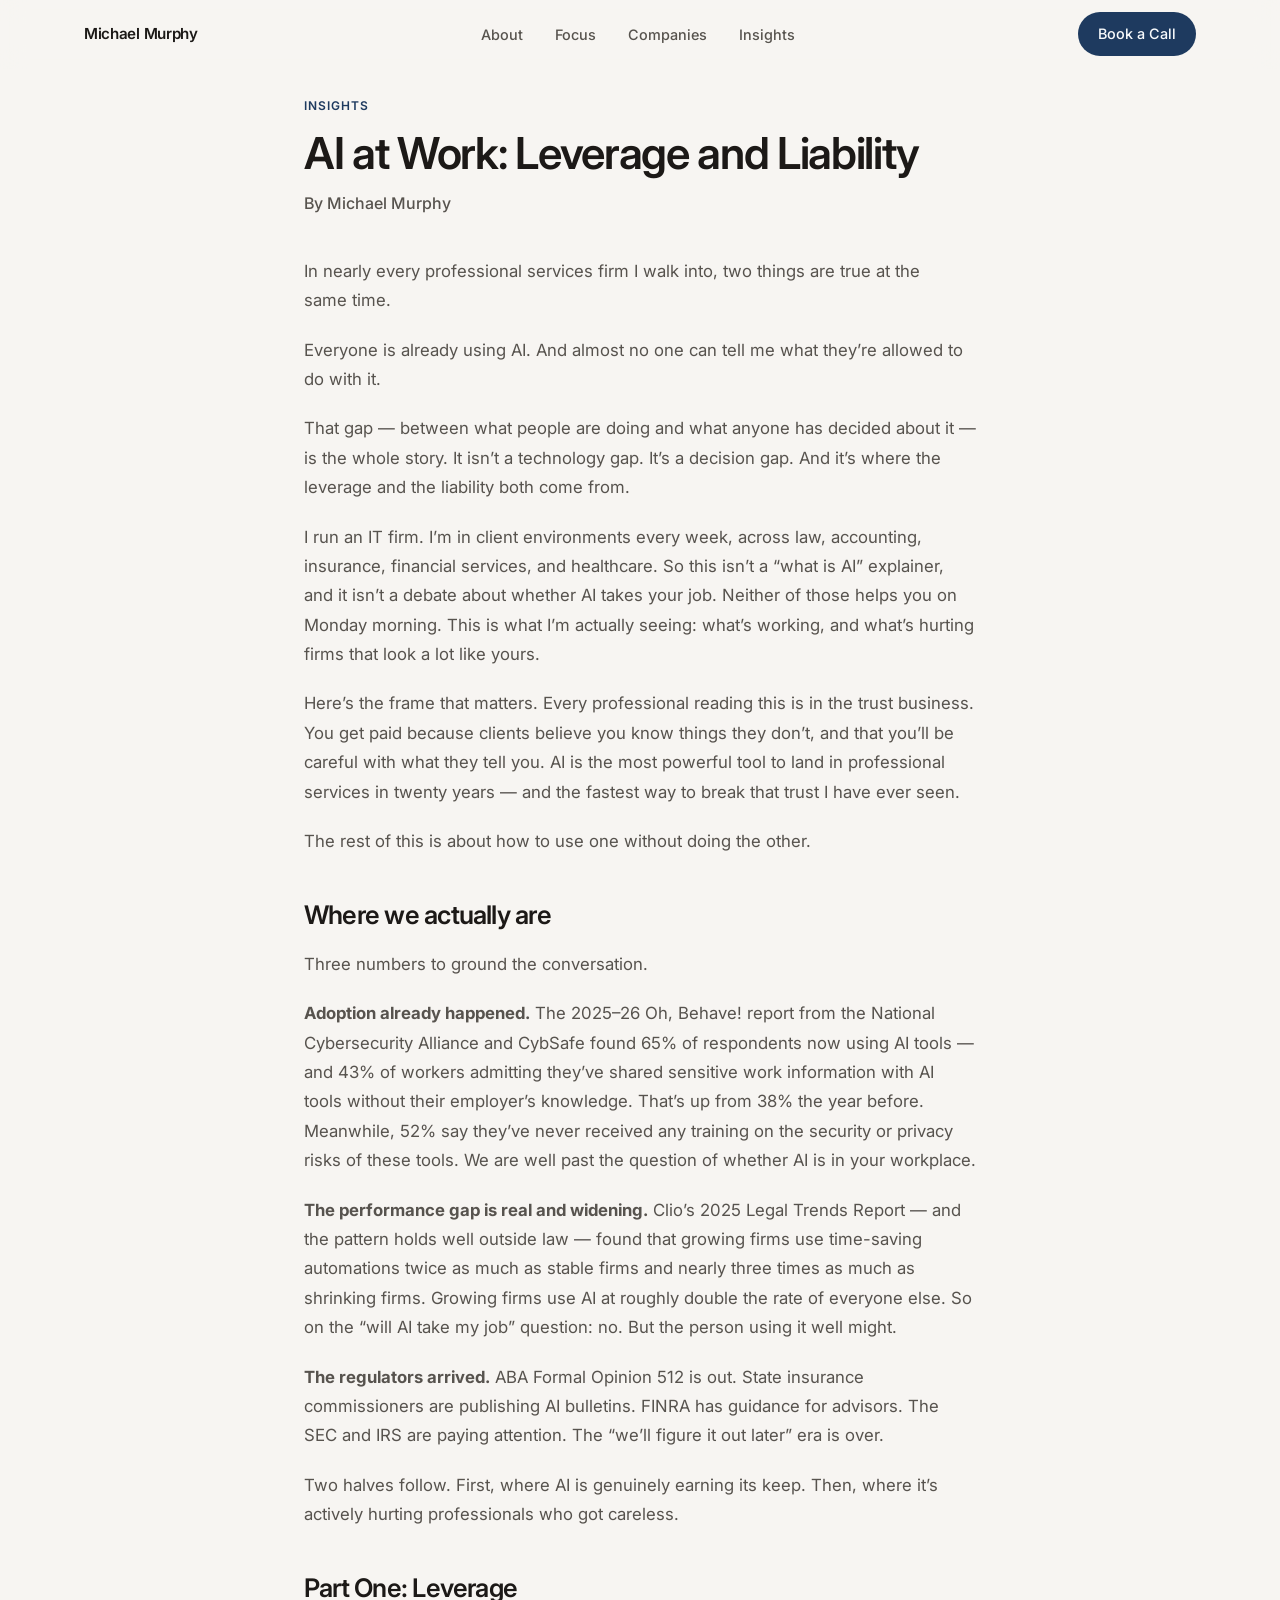
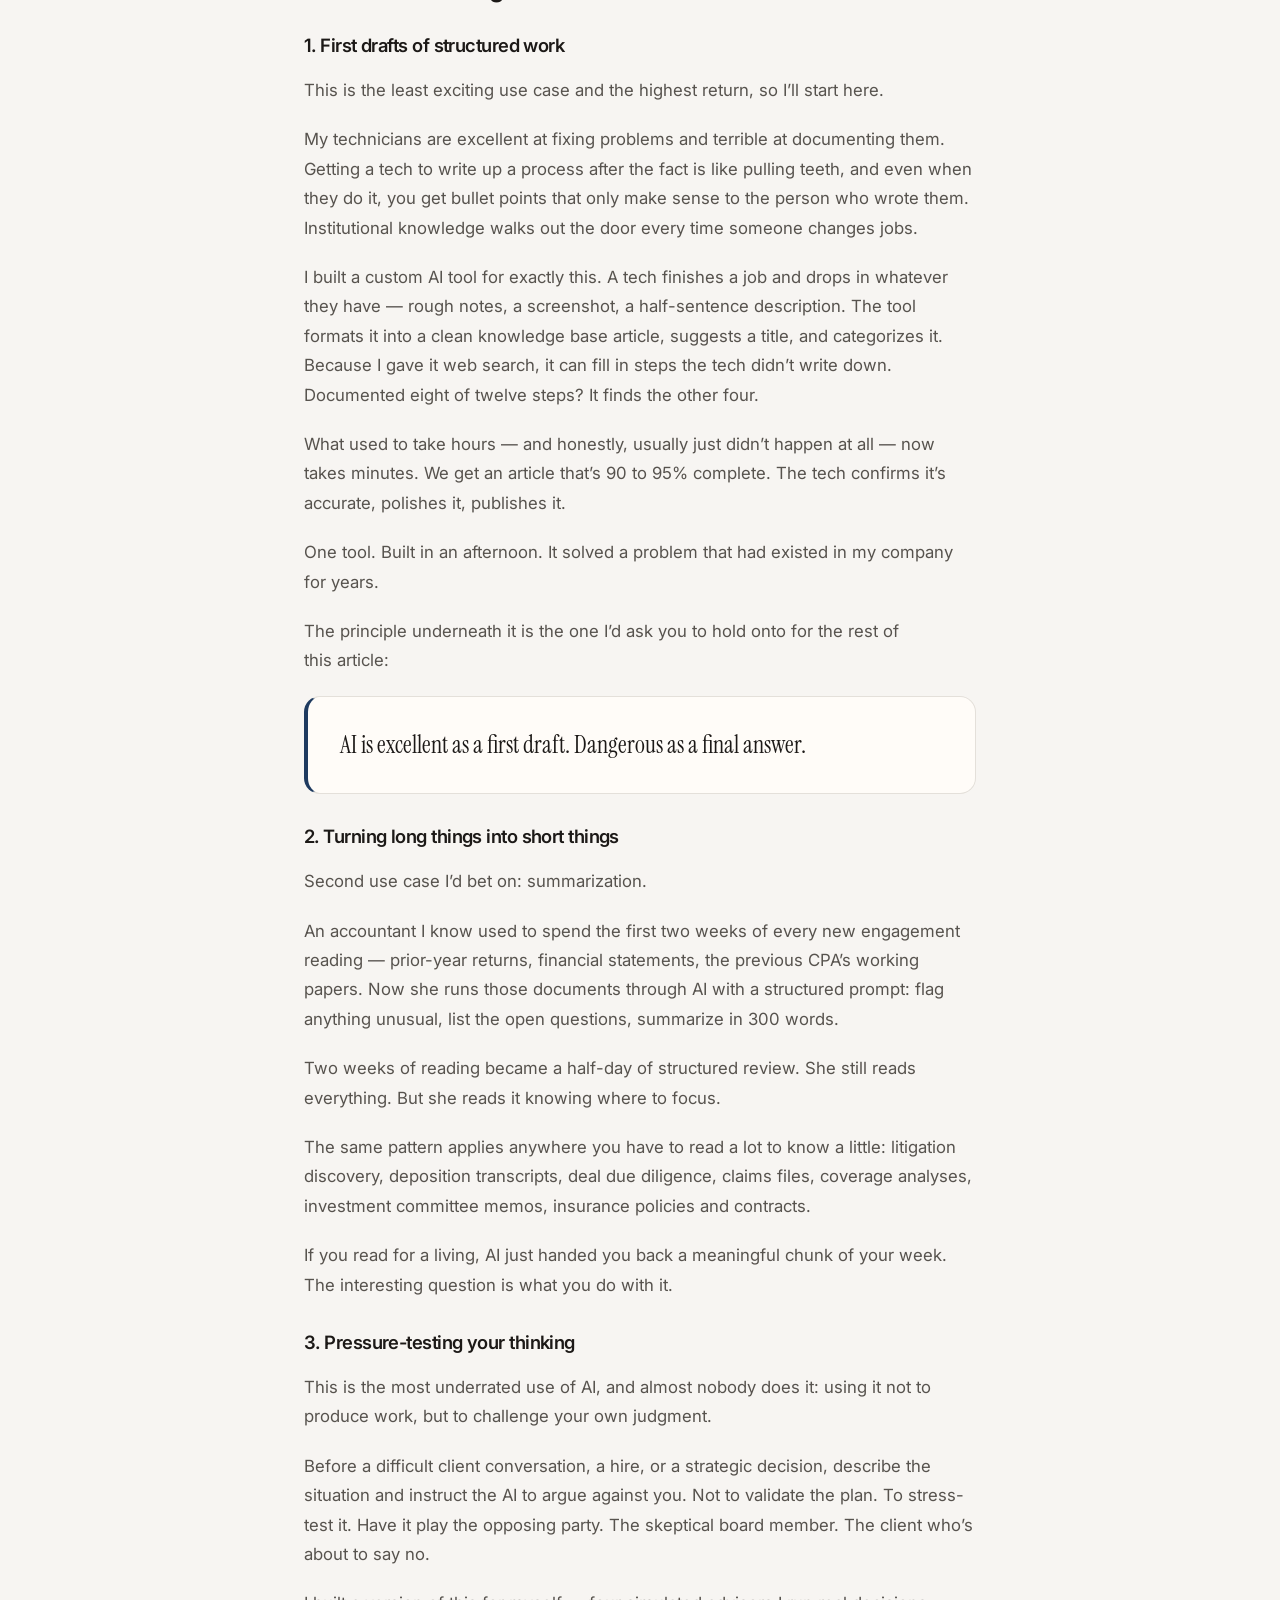
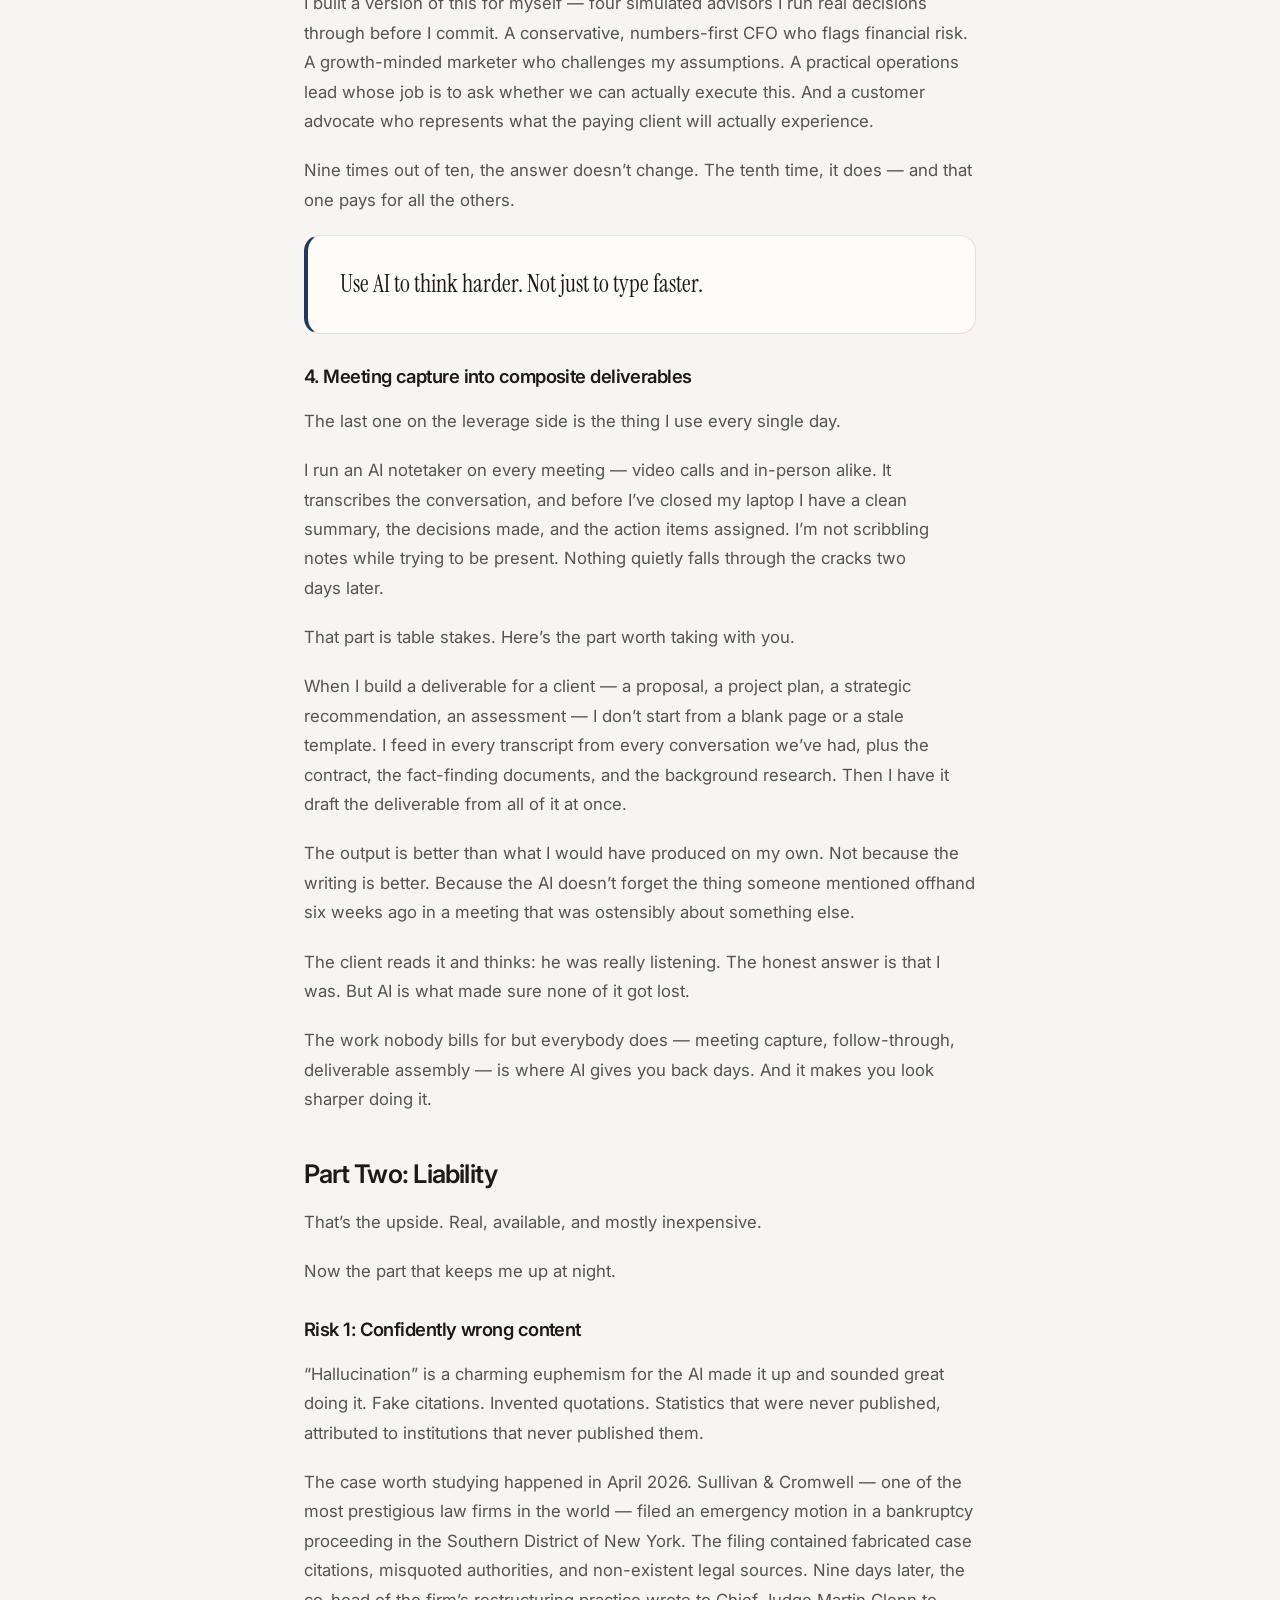
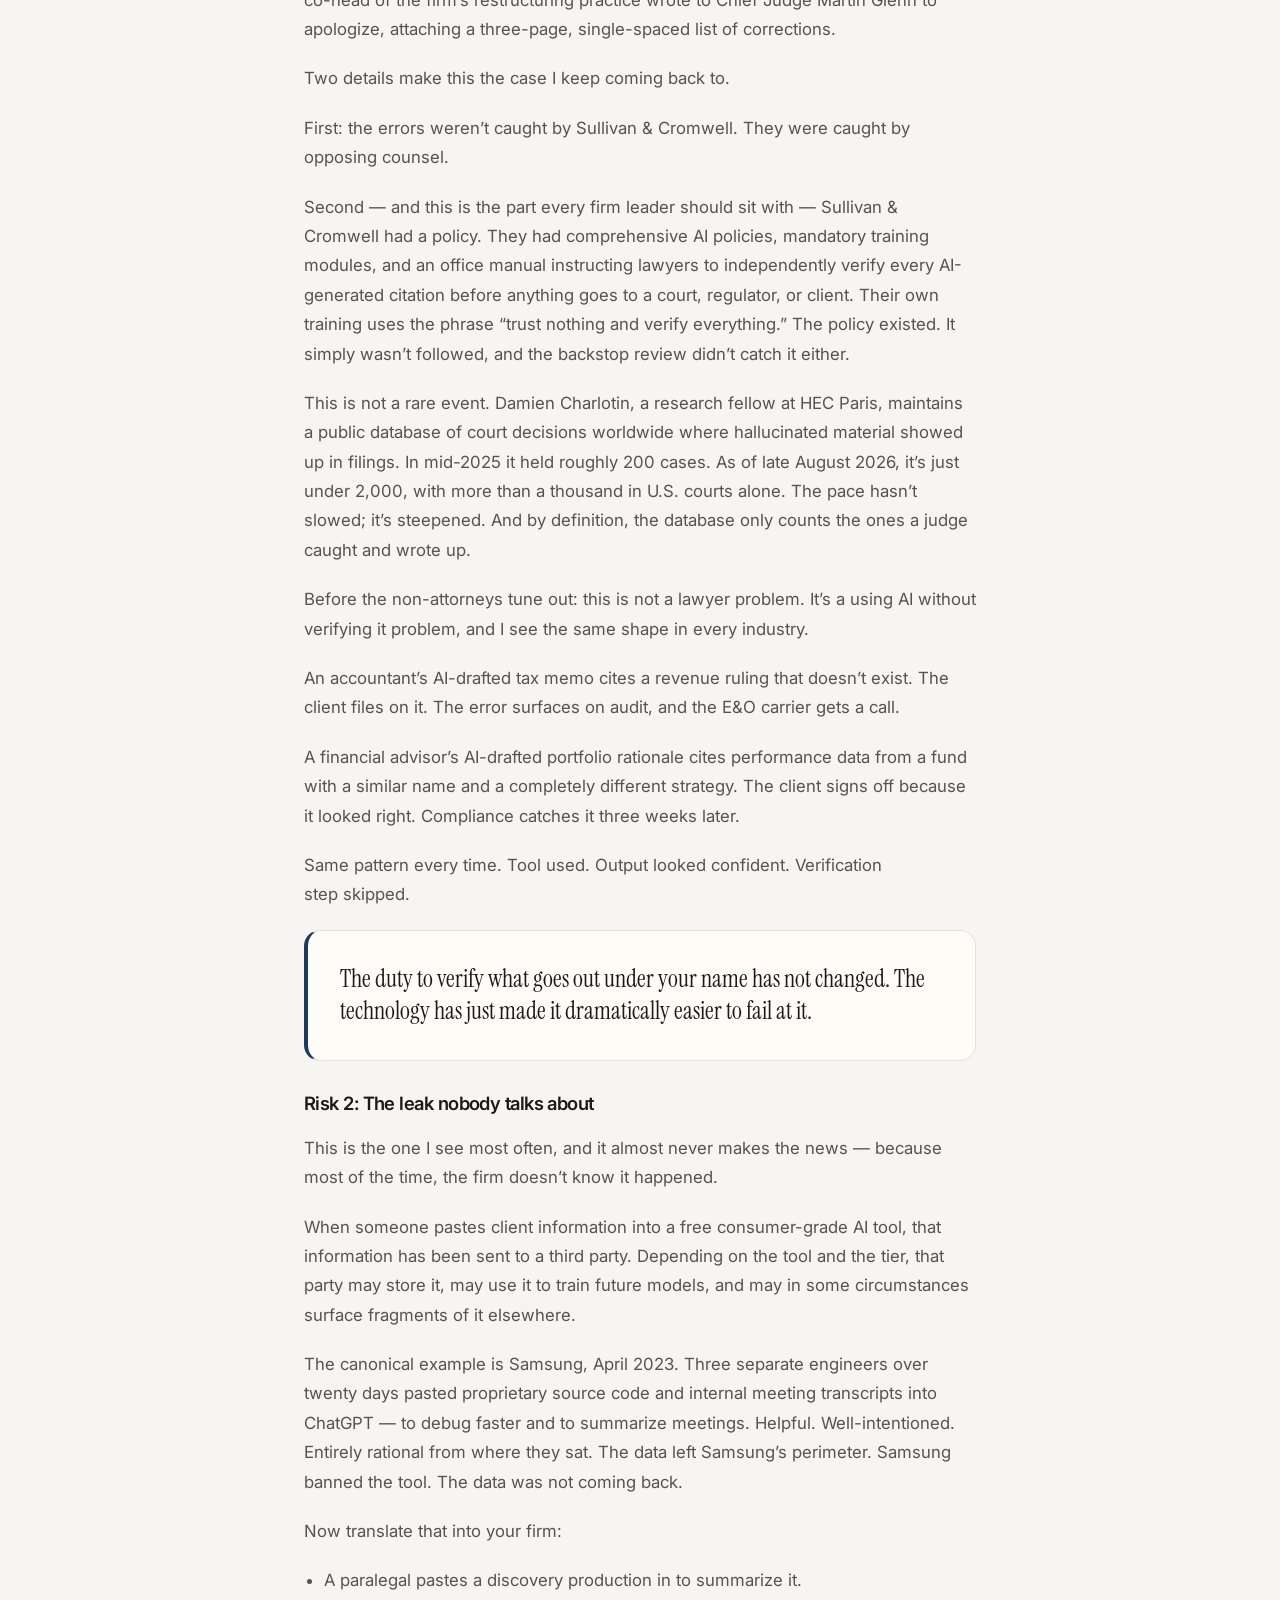
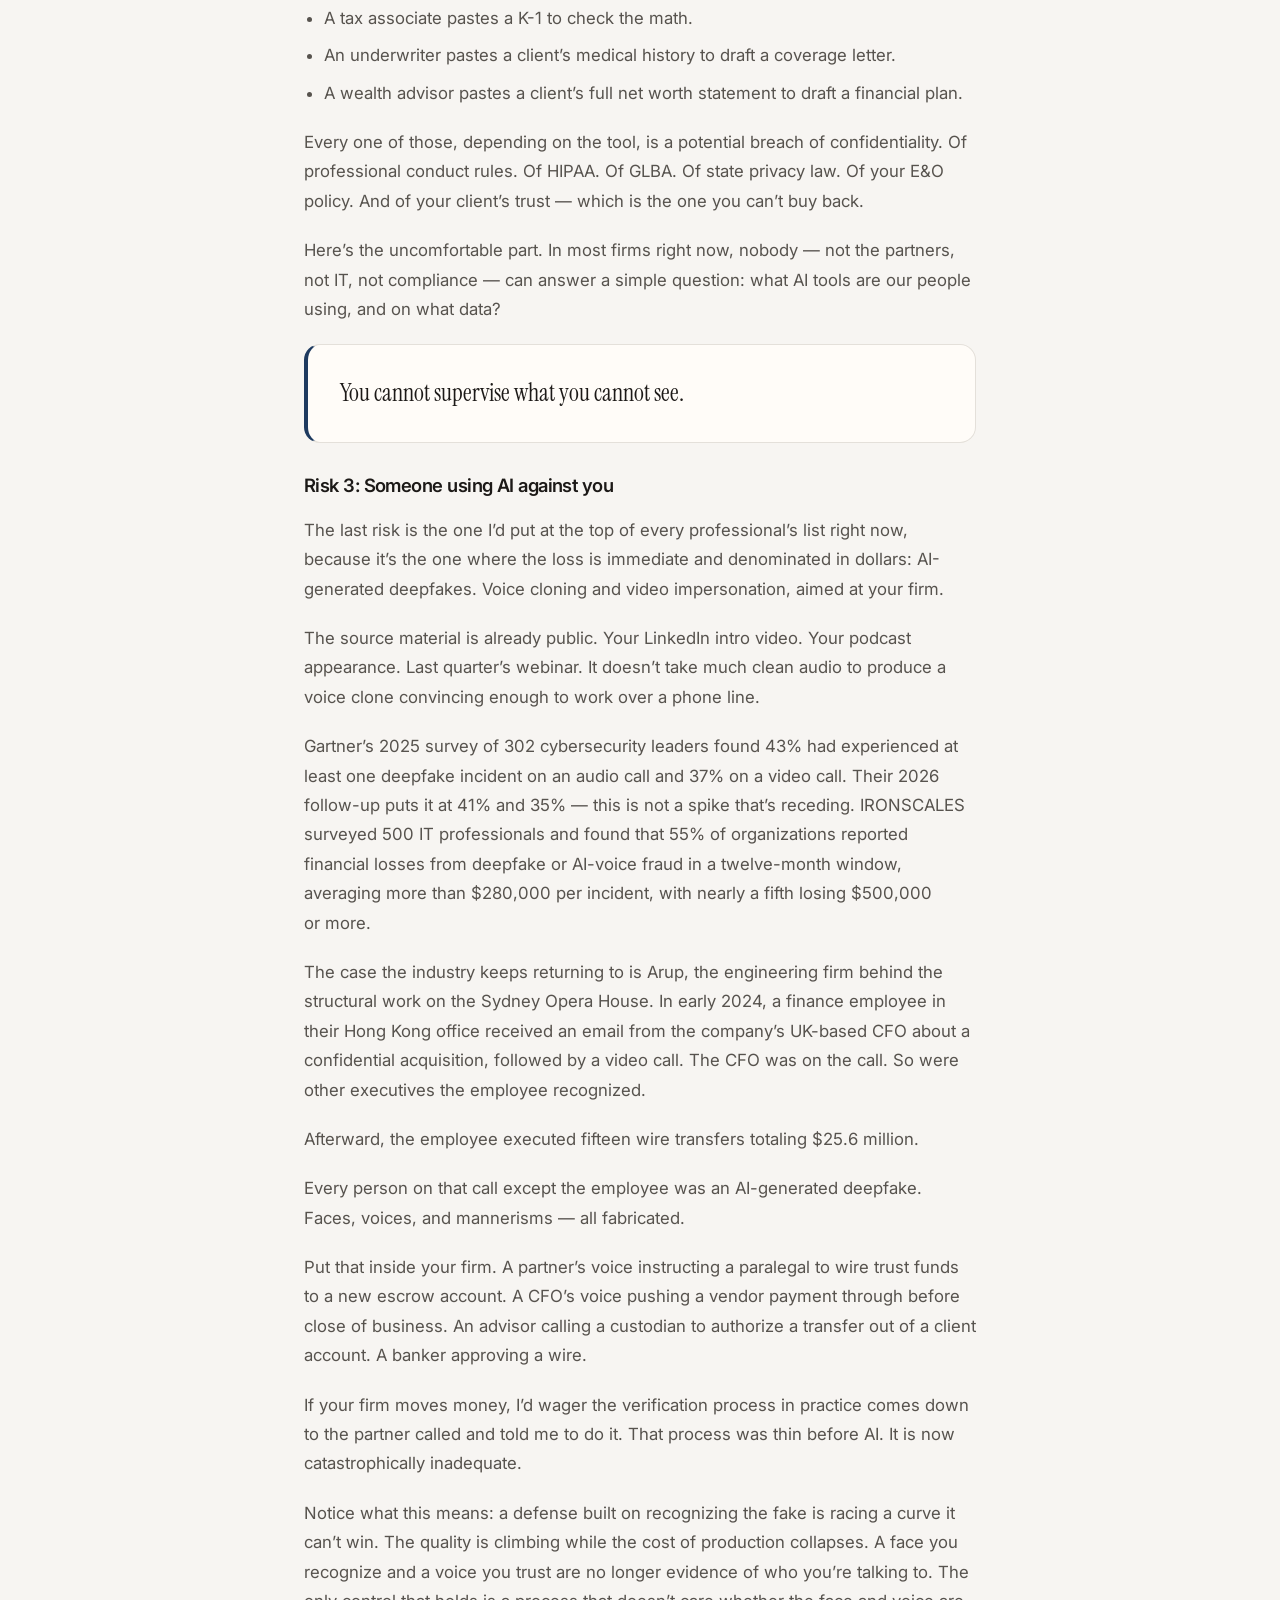
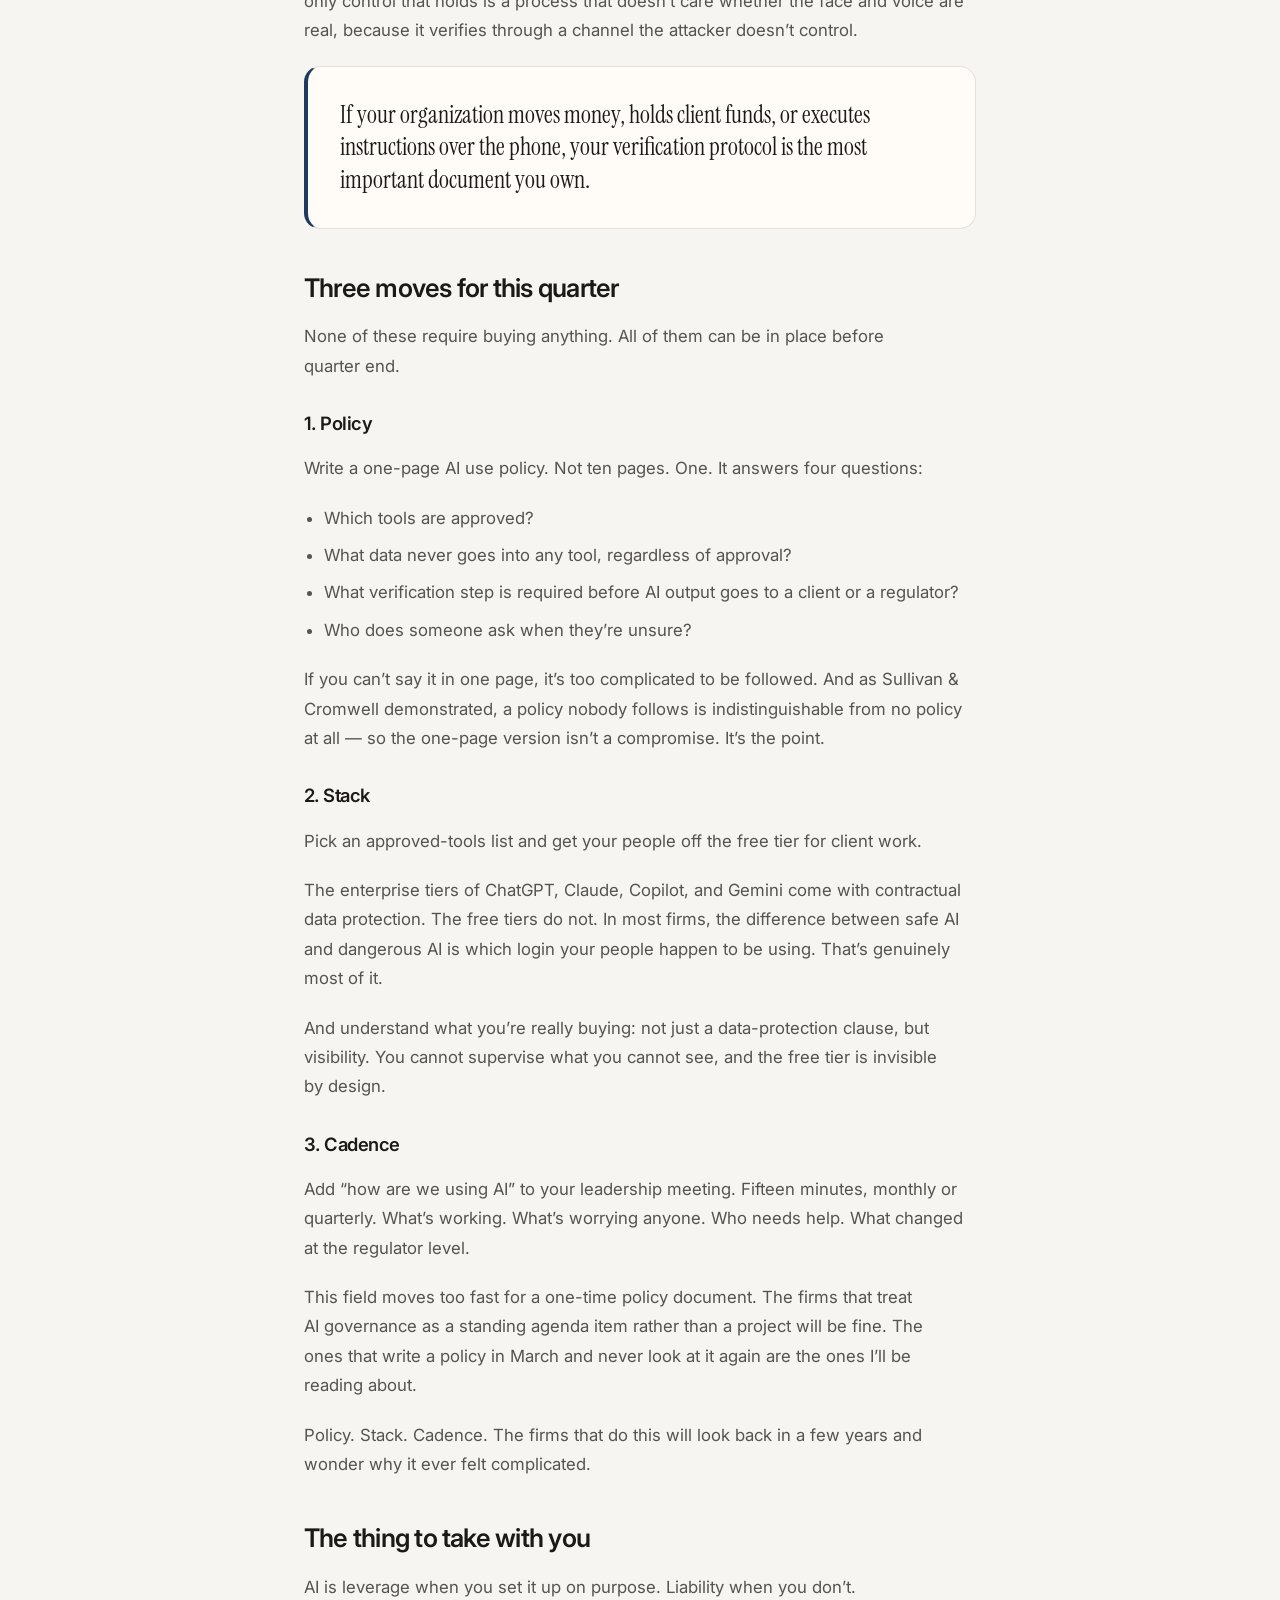
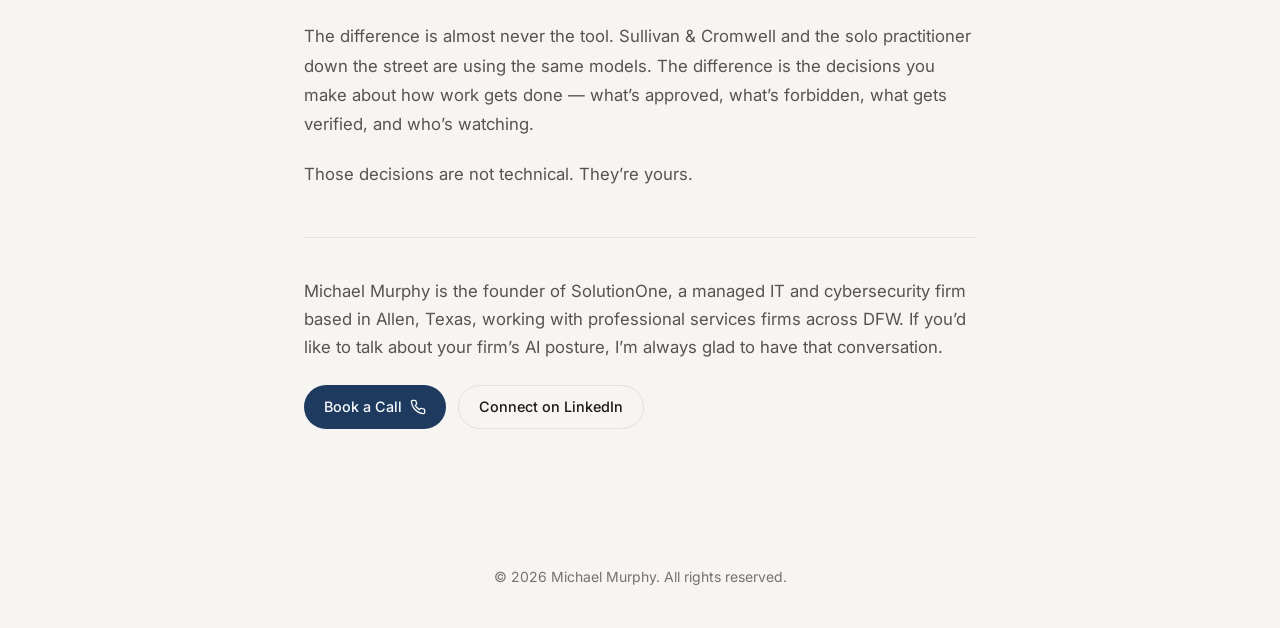
==== insights/ai-at-work-leverage-and-liability.html @ 3df6dfaf "Add AI at Work article and wire it to the Insights section" ====
<!DOCTYPE html>
<html lang="en">
<head>
  <meta charset="utf-8" />
  <meta name="viewport" content="width=device-width, initial-scale=1" />
  <title>AI at Work: Leverage and Liability | Michael Murphy</title>
  <meta name="description" content="Every professional is in the trust business. AI is the most powerful tool to land in professional services in twenty years — and the fastest way to break that trust. What’s working in real firms, what’s hurting them, and three moves for this quarter." />
  <meta property="og:type" content="article" />
  <meta property="og:title" content="AI at Work: Leverage and Liability" />
  <meta property="og:description" content="Every professional is in the trust business. AI is the most powerful tool to land in professional services in twenty years — and the fastest way to break that trust. What’s working in real firms, what’s hurting them, and three moves for this quarter." />
  <meta property="og:image" content="https://michaelwmurphy.com/og.jpg" />
  <meta property="og:url" content="https://michaelwmurphy.com/insights/ai-at-work-leverage-and-liability.html" />
  <meta name="theme-color" content="#f7f5f2" />
  <link rel="icon" type="image/svg+xml" href="../favicon.svg" />
  <link rel="preconnect" href="https://fonts.googleapis.com" />
  <link rel="preconnect" href="https://fonts.gstatic.com" crossorigin />
  <link href="https://fonts.googleapis.com/css2?family=Instrument+Serif:ital@0;1&family=Inter:wght@400;500;600;700&display=swap" rel="stylesheet" />
  <link rel="stylesheet" href="../css/site.css" />
</head>
<body>
  <a class="skip-link" href="#article-main">Skip to content</a>
  <header class="nav" id="nav">
    <div class="nav-inner">
      <a href="../index.html#top" class="logo">Michael Murphy</a>
      <ul class="nav-links">
        <li><a href="../index.html#about">About</a></li>
        <li><a href="../index.html#work">Focus</a></li>
        <li><a href="../index.html#companies">Companies</a></li>
        <li><a href="../index.html#insights">Insights</a></li>
      </ul>
      <a class="btn btn-primary nav-cta-desktop" href="https://calendly.com/mwmurphy/phone" target="_blank" rel="noopener noreferrer">Book a Call</a>
      <button class="menu-btn" id="menuBtn" type="button" aria-label="Open menu" aria-expanded="false">
        <svg width="24" height="24" viewBox="0 0 24 24" fill="none" stroke="currentColor" stroke-width="2"><path d="M4 6h16M4 12h16M4 18h16"/></svg>
      </button>
    </div>
  </header>
  <div class="mobile-menu" id="mobileMenu">
    <a href="../index.html#about">About</a>
    <a href="../index.html#work">Focus</a>
    <a href="../index.html#companies">Companies</a>
    <a href="../index.html#insights">Insights</a>
    <a href="https://calendly.com/mwmurphy/phone" target="_blank" rel="noopener noreferrer">Book a Call</a>
  </div>

  <main id="article-main">
    <article class="section">
      <div class="wrap article-wrap">
        <p class="label">Insights</p>
        <h1>AI at Work: Leverage and Liability</h1>
        <p class="byline">By Michael Murphy</p>

        <div class="article-body">
          <p>In nearly every professional services firm I walk into, two things are true at the same time.</p>
          <p>Everyone is already using AI. And almost no one can tell me what they’re allowed to do with it.</p>
          <p>That gap — between what people are doing and what anyone has decided about it — is the whole story. It isn’t a technology gap. It’s a decision gap. And it’s where the leverage and the liability both come from.</p>
          <p>I run an IT firm. I’m in client environments every week, across law, accounting, insurance, financial services, and healthcare. So this isn’t a “what is AI” explainer, and it isn’t a debate about whether AI takes your job. Neither of those helps you on Monday morning. This is what I’m actually seeing: what’s working, and what’s hurting firms that look a lot like yours.</p>
          <p>Here’s the frame that matters. Every professional reading this is in the trust business. You get paid because clients believe you know things they don’t, and that you’ll be careful with what they tell you. AI is the most powerful tool to land in professional services in twenty years — and the fastest way to break that trust I have ever seen.</p>
          <p>The rest of this is about how to use one without doing the other.</p>

          <h2>Where we actually are</h2>
          <p>Three numbers to ground the conversation.</p>
          <p><strong>Adoption already happened.</strong> The 2025–26 Oh, Behave! report from the National Cybersecurity Alliance and CybSafe found 65% of respondents now using AI tools — and 43% of workers admitting they’ve shared sensitive work information with AI tools without their employer’s knowledge. That’s up from 38% the year before. Meanwhile, 52% say they’ve never received any training on the security or privacy risks of these tools. We are well past the question of whether AI is in your workplace.</p>
          <p><strong>The performance gap is real and widening.</strong> Clio’s 2025 Legal Trends Report — and the pattern holds well outside law — found that growing firms use time-saving automations twice as much as stable firms and nearly three times as much as shrinking firms. Growing firms use AI at roughly double the rate of everyone else. So on the “will AI take my job” question: no. But the person using it well might.</p>
          <p><strong>The regulators arrived.</strong> ABA Formal Opinion 512 is out. State insurance commissioners are publishing AI bulletins. FINRA has guidance for advisors. The SEC and IRS are paying attention. The “we’ll figure it out later” era is over.</p>
          <p>Two halves follow. First, where AI is genuinely earning its keep. Then, where it’s actively hurting professionals who got careless.</p>

          <h2>Part One: Leverage</h2>

          <h3>1. First drafts of structured work</h3>
          <p>This is the least exciting use case and the highest return, so I’ll start here.</p>
          <p>My technicians are excellent at fixing problems and terrible at documenting them. Getting a tech to write up a process after the fact is like pulling teeth, and even when they do it, you get bullet points that only make sense to the person who wrote them. Institutional knowledge walks out the door every time someone changes jobs.</p>
          <p>I built a custom AI tool for exactly this. A tech finishes a job and drops in whatever they have — rough notes, a screenshot, a half-sentence description. The tool formats it into a clean knowledge base article, suggests a title, and categorizes it. Because I gave it web search, it can fill in steps the tech didn’t write down. Documented eight of twelve steps? It finds the other four.</p>
          <p>What used to take hours — and honestly, usually just didn’t happen at all — now takes minutes. We get an article that’s 90 to 95% complete. The tech confirms it’s accurate, polishes it, publishes it.</p>
          <p>One tool. Built in an afternoon. It solved a problem that had existed in my company for years.</p>
          <p>The principle underneath it is the one I’d ask you to hold onto for the rest of this article:</p>
          <blockquote class="quote"><p>AI is excellent as a first draft. Dangerous as a final answer.</p></blockquote>

          <h3>2. Turning long things into short things</h3>
          <p>Second use case I’d bet on: summarization.</p>
          <p>An accountant I know used to spend the first two weeks of every new engagement reading — prior-year returns, financial statements, the previous CPA’s working papers. Now she runs those documents through AI with a structured prompt: flag anything unusual, list the open questions, summarize in 300 words.</p>
          <p>Two weeks of reading became a half-day of structured review. She still reads everything. But she reads it knowing where to focus.</p>
          <p>The same pattern applies anywhere you have to read a lot to know a little: litigation discovery, deposition transcripts, deal due diligence, claims files, coverage analyses, investment committee memos, insurance policies and contracts.</p>
          <p>If you read for a living, AI just handed you back a meaningful chunk of your week. The interesting question is what you do with it.</p>

          <h3>3. Pressure-testing your thinking</h3>
          <p>This is the most underrated use of AI, and almost nobody does it: using it not to produce work, but to challenge your own judgment.</p>
          <p>Before a difficult client conversation, a hire, or a strategic decision, describe the situation and instruct the AI to argue against you. Not to validate the plan. To stress-test it. Have it play the opposing party. The skeptical board member. The client who’s about to say no.</p>
          <p>I built a version of this for myself — four simulated advisors I run real decisions through before I commit. A conservative, numbers-first CFO who flags financial risk. A growth-minded marketer who challenges my assumptions. A practical operations lead whose job is to ask whether we can actually execute this. And a customer advocate who represents what the paying client will actually experience.</p>
          <p>Nine times out of ten, the answer doesn’t change. The tenth time, it does — and that one pays for all the others.</p>
          <blockquote class="quote"><p>Use AI to think harder. Not just to type faster.</p></blockquote>

          <h3>4. Meeting capture into composite deliverables</h3>
          <p>The last one on the leverage side is the thing I use every single day.</p>
          <p>I run an AI notetaker on every meeting — video calls and in-person alike. It transcribes the conversation, and before I’ve closed my laptop I have a clean summary, the decisions made, and the action items assigned. I’m not scribbling notes while trying to be present. Nothing quietly falls through the cracks two days later.</p>
          <p>That part is table stakes. Here’s the part worth taking with you.</p>
          <p>When I build a deliverable for a client — a proposal, a project plan, a strategic recommendation, an assessment — I don’t start from a blank page or a stale template. I feed in every transcript from every conversation we’ve had, plus the contract, the fact-finding documents, and the background research. Then I have it draft the deliverable from all of it at once.</p>
          <p>The output is better than what I would have produced on my own. Not because the writing is better. Because the AI doesn’t forget the thing someone mentioned offhand six weeks ago in a meeting that was ostensibly about something else.</p>
          <p>The client reads it and thinks: he was really listening. The honest answer is that I was. But AI is what made sure none of it got lost.</p>
          <p>The work nobody bills for but everybody does — meeting capture, follow-through, deliverable assembly — is where AI gives you back days. And it makes you look sharper doing it.</p>

          <h2>Part Two: Liability</h2>
          <p>That’s the upside. Real, available, and mostly inexpensive.</p>
          <p>Now the part that keeps me up at night.</p>

          <h3>Risk 1: Confidently wrong content</h3>
          <p>“Hallucination” is a charming euphemism for the AI made it up and sounded great doing it. Fake citations. Invented quotations. Statistics that were never published, attributed to institutions that never published them.</p>
          <p>The case worth studying happened in April 2026. Sullivan & Cromwell — one of the most prestigious law firms in the world — filed an emergency motion in a bankruptcy proceeding in the Southern District of New York. The filing contained fabricated case citations, misquoted authorities, and non-existent legal sources. Nine days later, the co-head of the firm’s restructuring practice wrote to Chief Judge Martin Glenn to apologize, attaching a three-page, single-spaced list of corrections.</p>
          <p>Two details make this the case I keep coming back to.</p>
          <p>First: the errors weren’t caught by Sullivan & Cromwell. They were caught by opposing counsel.</p>
          <p>Second — and this is the part every firm leader should sit with — Sullivan & Cromwell had a policy. They had comprehensive AI policies, mandatory training modules, and an office manual instructing lawyers to independently verify every AI-generated citation before anything goes to a court, regulator, or client. Their own training uses the phrase “trust nothing and verify everything.” The policy existed. It simply wasn’t followed, and the backstop review didn’t catch it either.</p>
          <p>This is not a rare event. Damien Charlotin, a research fellow at HEC Paris, maintains a public database of court decisions worldwide where hallucinated material showed up in filings. In mid-2025 it held roughly 200 cases. As of late August 2026, it’s just under 2,000, with more than a thousand in U.S. courts alone. The pace hasn’t slowed; it’s steepened. And by definition, the database only counts the ones a judge caught and wrote up.</p>
          <p>Before the non-attorneys tune out: this is not a lawyer problem. It’s a using AI without verifying it problem, and I see the same shape in every industry.</p>
          <p>An accountant’s AI-drafted tax memo cites a revenue ruling that doesn’t exist. The client files on it. The error surfaces on audit, and the E&O carrier gets a call.</p>
          <p>A financial advisor’s AI-drafted portfolio rationale cites performance data from a fund with a similar name and a completely different strategy. The client signs off because it looked right. Compliance catches it three weeks later.</p>
          <p>Same pattern every time. Tool used. Output looked confident. Verification step skipped.</p>
          <blockquote class="quote"><p>The duty to verify what goes out under your name has not changed. The technology has just made it dramatically easier to fail at it.</p></blockquote>

          <h3>Risk 2: The leak nobody talks about</h3>
          <p>This is the one I see most often, and it almost never makes the news — because most of the time, the firm doesn’t know it happened.</p>
          <p>When someone pastes client information into a free consumer-grade AI tool, that information has been sent to a third party. Depending on the tool and the tier, that party may store it, may use it to train future models, and may in some circumstances surface fragments of it elsewhere.</p>
          <p>The canonical example is Samsung, April 2023. Three separate engineers over twenty days pasted proprietary source code and internal meeting transcripts into ChatGPT — to debug faster and to summarize meetings. Helpful. Well-intentioned. Entirely rational from where they sat. The data left Samsung’s perimeter. Samsung banned the tool. The data was not coming back.</p>
          <p>Now translate that into your firm:</p>
          <ul>
            <li>A paralegal pastes a discovery production in to summarize it.</li>
            <li>A tax associate pastes a K-1 to check the math.</li>
            <li>An underwriter pastes a client’s medical history to draft a coverage letter.</li>
            <li>A wealth advisor pastes a client’s full net worth statement to draft a financial plan.</li>
          </ul>
          <p>Every one of those, depending on the tool, is a potential breach of confidentiality. Of professional conduct rules. Of HIPAA. Of GLBA. Of state privacy law. Of your E&O policy. And of your client’s trust — which is the one you can’t buy back.</p>
          <p>Here’s the uncomfortable part. In most firms right now, nobody — not the partners, not IT, not compliance — can answer a simple question: what AI tools are our people using, and on what data?</p>
          <blockquote class="quote"><p>You cannot supervise what you cannot see.</p></blockquote>

          <h3>Risk 3: Someone using AI against you</h3>
          <p>The last risk is the one I’d put at the top of every professional’s list right now, because it’s the one where the loss is immediate and denominated in dollars: AI-generated deepfakes. Voice cloning and video impersonation, aimed at your firm.</p>
          <p>The source material is already public. Your LinkedIn intro video. Your podcast appearance. Last quarter’s webinar. It doesn’t take much clean audio to produce a voice clone convincing enough to work over a phone line.</p>
          <p>Gartner’s 2025 survey of 302 cybersecurity leaders found 43% had experienced at least one deepfake incident on an audio call and 37% on a video call. Their 2026 follow-up puts it at 41% and 35% — this is not a spike that’s receding. IRONSCALES surveyed 500 IT professionals and found that 55% of organizations reported financial losses from deepfake or AI-voice fraud in a twelve-month window, averaging more than $280,000 per incident, with nearly a fifth losing $500,000 or more.</p>
          <p>The case the industry keeps returning to is Arup, the engineering firm behind the structural work on the Sydney Opera House. In early 2024, a finance employee in their Hong Kong office received an email from the company’s UK-based CFO about a confidential acquisition, followed by a video call. The CFO was on the call. So were other executives the employee recognized.</p>
          <p>Afterward, the employee executed fifteen wire transfers totaling $25.6 million.</p>
          <p>Every person on that call except the employee was an AI-generated deepfake. Faces, voices, and mannerisms — all fabricated.</p>
          <p>Put that inside your firm. A partner’s voice instructing a paralegal to wire trust funds to a new escrow account. A CFO’s voice pushing a vendor payment through before close of business. An advisor calling a custodian to authorize a transfer out of a client account. A banker approving a wire.</p>
          <p>If your firm moves money, I’d wager the verification process in practice comes down to the partner called and told me to do it. That process was thin before AI. It is now catastrophically inadequate.</p>
          <p>Notice what this means: a defense built on recognizing the fake is racing a curve it can’t win. The quality is climbing while the cost of production collapses. A face you recognize and a voice you trust are no longer evidence of who you’re talking to. The only control that holds is a process that doesn’t care whether the face and voice are real, because it verifies through a channel the attacker doesn’t control.</p>
          <blockquote class="quote"><p>If your organization moves money, holds client funds, or executes instructions over the phone, your verification protocol is the most important document you own.</p></blockquote>

          <h2>Three moves for this quarter</h2>
          <p>None of these require buying anything. All of them can be in place before quarter end.</p>

          <h3>1. Policy</h3>
          <p>Write a one-page AI use policy. Not ten pages. One. It answers four questions:</p>
          <ul>
            <li>Which tools are approved?</li>
            <li>What data never goes into any tool, regardless of approval?</li>
            <li>What verification step is required before AI output goes to a client or a regulator?</li>
            <li>Who does someone ask when they’re unsure?</li>
          </ul>
          <p>If you can’t say it in one page, it’s too complicated to be followed. And as Sullivan & Cromwell demonstrated, a policy nobody follows is indistinguishable from no policy at all — so the one-page version isn’t a compromise. It’s the point.</p>

          <h3>2. Stack</h3>
          <p>Pick an approved-tools list and get your people off the free tier for client work.</p>
          <p>The enterprise tiers of ChatGPT, Claude, Copilot, and Gemini come with contractual data protection. The free tiers do not. In most firms, the difference between safe AI and dangerous AI is which login your people happen to be using. That’s genuinely most of it.</p>
          <p>And understand what you’re really buying: not just a data-protection clause, but visibility. You cannot supervise what you cannot see, and the free tier is invisible by design.</p>

          <h3>3. Cadence</h3>
          <p>Add “how are we using AI” to your leadership meeting. Fifteen minutes, monthly or quarterly. What’s working. What’s worrying anyone. Who needs help. What changed at the regulator level.</p>
          <p>This field moves too fast for a one-time policy document. The firms that treat AI governance as a standing agenda item rather than a project will be fine. The ones that write a policy in March and never look at it again are the ones I’ll be reading about.</p>
          <p>Policy. Stack. Cadence. The firms that do this will look back in a few years and wonder why it ever felt complicated.</p>

          <h2>The thing to take with you</h2>
          <p>AI is leverage when you set it up on purpose. Liability when you don’t.</p>
          <p>The difference is almost never the tool. Sullivan & Cromwell and the solo practitioner down the street are using the same models. The difference is the decisions you make about how work gets done — what’s approved, what’s forbidden, what gets verified, and who’s watching.</p>
          <p>Those decisions are not technical. They’re yours.</p>
        </div>

        <div class="article-cta">
          <p>Michael Murphy is the founder of SolutionOne, a managed IT and cybersecurity firm based in Allen, Texas, working with professional services firms across DFW. If you’d like to talk about your firm’s AI posture, I’m always glad to have that conversation.</p>
          <div class="actions">
            <a class="btn btn-primary" href="https://calendly.com/mwmurphy/phone" target="_blank" rel="noopener noreferrer">
              Book a Call
              <svg width="16" height="16" viewBox="0 0 24 24" fill="none" stroke="currentColor" stroke-width="2"><path d="M22 16.92v3a2 2 0 0 1-2.18 2 19.79 19.79 0 0 1-8.63-3.07 19.5 19.5 0 0 1-6-6 19.79 19.79 0 0 1-3.07-8.67A2 2 0 0 1 4.11 2h3a2 2 0 0 1 2 1.72c.13.81.36 1.6.7 2.34a2 2 0 0 1-.45 2.11L8.09 9.91a16 16 0 0 0 6 6l1.27-1.27a2 2 0 0 1 2.11-.45c.74.34 1.53.57 2.34.7A2 2 0 0 1 22 16.92z"/></svg>
            </a>
            <a class="btn btn-outline" href="https://www.linkedin.com/in/michaelwmurphy/" target="_blank" rel="noopener noreferrer">Connect on LinkedIn</a>
          </div>
        </div>
      </div>
    </article>
  </main>
  <footer class="footer">© <span id="year"></span> Michael Murphy. All rights reserved.</footer>
  <script src="../js/site.js"></script>
</body>
</html>
---- css/site.css ----
:root {
  --bg: #f7f5f2;
  --surface: #fffcf8;
  --fg: #1c1917;
  --muted: #57534e;
  --subtle: #78716c;
  --border: #e4e0da;
  --accent: #1e3a5f;
  --accent-fg: #f8fafc;
  --accent-soft: #e8eef5;
  --accent-hover: #152a45;
  --so: #0050a0;
  --so-soft: #e8f1fa;
  --ate-gold: #c48414;
  --ate-soft: #fff6e4;
  --cardinal: #8b2a2e;
  --cardinal-soft: #f6eceb;
  --uv: #e8522a;
  --uv-soft: #fdeae2;
  --logo-band: #ffffff;
  --radius: 1rem;
  --font: Inter, ui-sans-serif, system-ui, sans-serif;
  --serif: "Instrument Serif", Georgia, serif;
}

* { box-sizing: border-box; margin: 0; padding: 0; }
html { scroll-behavior: smooth; scroll-padding-top: 5.5rem; }
body {
  background: var(--bg);
  color: var(--fg);
  font-family: var(--font);
  line-height: 1.65;
  -webkit-font-smoothing: antialiased;
}
img { max-width: 100%; display: block; }
a { color: inherit; }
h1, h2, h3 { text-wrap: balance; letter-spacing: -0.03em; line-height: 1.15; }
p { text-wrap: pretty; }
button { font: inherit; cursor: pointer; background: none; border: none; color: inherit; }

.wrap { max-width: 72rem; margin: 0 auto; padding: 0 1.25rem; }
@media (min-width: 640px) { .wrap { padding: 0 1.5rem; } }

.nav {
  position: fixed; inset: 0 0 auto; z-index: 50;
  border-bottom: 1px solid transparent;
  background: color-mix(in srgb, var(--bg) 80%, transparent);
  backdrop-filter: blur(12px);
  transition: background-color .2s, border-color .2s;
}
.nav.scrolled {
  border-color: var(--border);
  background: color-mix(in srgb, var(--bg) 95%, transparent);
}
.nav-inner {
  max-width: 72rem; margin: 0 auto;
  height: 4.25rem;
  display: flex; align-items: center; justify-content: space-between;
  padding: 0 1.25rem;
}
.logo { font-weight: 600; font-size: 0.95rem; text-decoration: none; letter-spacing: -0.02em; }
.nav-links { display: none; gap: 2rem; list-style: none; }
.nav-links a { color: var(--muted); text-decoration: none; font-size: 0.9rem; font-weight: 500; }
.nav-links a:hover { color: var(--fg); }
.menu-btn { width: 2.75rem; height: 2.75rem; display: inline-flex; align-items: center; justify-content: center; border-radius: 0.5rem; }
.mobile-menu {
  position: fixed; inset: 0; z-index: 40; background: var(--bg);
  padding: 6rem 1.5rem 2rem; display: none; flex-direction: column; gap: 0.5rem;
}
.mobile-menu.open { display: flex; }
.mobile-menu a { min-height: 3rem; display: flex; align-items: center; font-size: 1.15rem; font-weight: 500; text-decoration: none; }
.nav-cta-desktop { display: none; }

@media (min-width: 768px) {
  .nav-links { display: flex; }
  .menu-btn { display: none; }
  .nav-cta-desktop { display: inline-flex; }
}

.btn {
  display: inline-flex; align-items: center; justify-content: center; gap: 0.5rem;
  min-height: 2.75rem; padding: 0 1.25rem; border-radius: 999px;
  font-size: 0.9rem; font-weight: 500; text-decoration: none;
  transition: background-color .15s, border-color .15s, transform .15s;
}
.btn:active { transform: scale(0.96); }
.btn-primary { background: var(--accent); color: var(--accent-fg); }
.btn-primary:hover { background: var(--accent-hover); }
.btn-outline { border: 1px solid var(--border); color: var(--fg); }
.btn-outline:hover { border-color: var(--muted); background: var(--surface); }

.hero {
  max-width: 72rem; margin: 0 auto;
  padding: 6rem 1.25rem 4rem;
  display: grid; gap: 2.5rem; align-items: center;
}
@media (min-width: 1024px) {
  .hero { grid-template-columns: 1.15fr 0.85fr; gap: 4rem; padding: 8rem 1.5rem 6rem; }
}
.bar { width: 3.5rem; height: 0.375rem; border-radius: 999px; background: var(--accent); margin-bottom: 1.25rem; }
.hero h1 { font-size: clamp(2.25rem, 5vw, 3.5rem); font-weight: 600; }
.tag { margin-top: 0.75rem; font-size: 1.15rem; font-weight: 500; color: var(--muted); }
.lede { margin-top: 1.5rem; max-width: 36rem; font-size: 1.05rem; color: var(--muted); }
.actions { margin-top: 2rem; display: flex; flex-wrap: wrap; gap: 0.75rem; }
.portrait { position: relative; width: 100%; max-width: 20rem; margin: 0 auto; }
@media (min-width: 1024px) { .portrait { margin-left: auto; max-width: 23rem; } }
.portrait img {
  width: 100%; height: auto; aspect-ratio: 4/5; object-fit: cover; object-position: center 20%;
  border-radius: 1rem; box-shadow: 0 20px 40px -12px rgb(28 25 23 / 0.35), 0 8px 16px -8px rgb(28 25 23 / 0.25);
}

.section { padding: 4rem 0; }
@media (min-width: 640px) { .section { padding: 6rem 0; } }
.label { font-size: 0.75rem; font-weight: 600; letter-spacing: 0.08em; text-transform: uppercase; color: var(--accent); }
.section h2 { margin-top: 0.75rem; font-size: clamp(1.75rem, 3vw, 2.25rem); font-weight: 600; }
.intro { margin-top: 1rem; max-width: 40rem; color: var(--muted); font-size: 1.05rem; }

.about-grid, .focus-grid, .company-grid, .insight-grid { margin-top: 2.5rem; display: grid; gap: 1rem; }
@media (min-width: 640px) { .focus-grid, .company-grid { grid-template-columns: 1fr 1fr; } }
@media (min-width: 768px) { .insight-grid { grid-template-columns: 1fr 1fr 1fr; } }
@media (min-width: 1024px) { .company-grid { grid-template-columns: 1fr 1fr 1fr 1fr; } }
@media (min-width: 1024px) { .about-grid { grid-template-columns: 1fr 1fr; gap: 4rem; } }

.about-copy { margin-top: 1.5rem; display: grid; gap: 1rem; color: var(--muted); }
.quote {
  align-self: start; background: var(--surface);
  border: 1px solid var(--border); border-left: 4px solid var(--accent);
  border-radius: 1rem; padding: 2rem;
}
.quote p { font-family: var(--serif); font-size: 1.5rem; line-height: 1.35; color: var(--fg); }
.quote footer { margin-top: 1.5rem; font-size: 0.9rem; font-weight: 500; color: var(--subtle); }

.band { background: var(--surface); border-top: 1px solid var(--border); border-bottom: 1px solid var(--border); }
.card {
  background: var(--bg); border: 1px solid var(--border); border-radius: 1rem; padding: 1.75rem;
}
.icon {
  width: 2.5rem; height: 2.5rem; border-radius: 10px;
  background: var(--accent-soft); color: var(--accent);
  display: flex; align-items: center; justify-content: center; margin-bottom: 1.25rem;
}
.card h3 { font-size: 1.15rem; font-weight: 600; }
.card p { margin-top: 0.5rem; color: var(--muted); font-size: 0.975rem; }

.venture {
  display: flex; flex-direction: column; overflow: hidden;
  border-radius: 1rem; border: 1px solid var(--border);
}
.venture.so { background: var(--so-soft); border-color: color-mix(in srgb, var(--so) 20%, var(--border)); }
.venture.ate { background: var(--ate-soft); border-color: color-mix(in srgb, var(--ate-gold) 25%, var(--border)); }
.venture.cardinal { background: var(--cardinal-soft); border-color: color-mix(in srgb, var(--cardinal) 20%, var(--border)); }
.venture.uv { background: var(--uv-soft); border-color: color-mix(in srgb, var(--uv) 20%, var(--border)); }
.venture-logo {
  height: 11rem; display: flex; align-items: center; justify-content: center;
  background: var(--logo-band); border-bottom: 1px solid var(--border); padding: 0 1.25rem;
}
.venture-logo img { object-fit: contain; max-width: 88%; }
.venture.so img { height: 3rem; }
.venture.ate img { height: 8rem; }
.venture.cardinal img { height: 9rem; }
.venture.uv img { height: 3.5rem; }
.venture-body { padding: 1.5rem 1.75rem; display: flex; flex-direction: column; flex: 1; }
.kind { font-size: 0.75rem; font-weight: 600; letter-spacing: 0.08em; text-transform: uppercase; }
.venture.so .kind, .venture.so .ext { color: var(--so); }
.venture.ate .kind, .venture.ate .ext { color: var(--ate-gold); }
.venture.cardinal .kind { color: var(--cardinal); }
.venture.uv .kind, .venture.uv .ext { color: var(--uv); }
.venture h3 { margin-top: 0.5rem; font-size: 1.25rem; font-weight: 600; }
.venture-body > p:last-of-type { margin-top: 0.75rem; flex: 1; color: var(--muted); font-size: 0.9rem; }
.ext {
  margin-top: 1.5rem; display: inline-flex; align-items: center; gap: 0.4rem;
  min-height: 2.75rem; font-size: 0.9rem; font-weight: 500; text-decoration: none;
}

.insight .meta { font-size: 0.8rem; font-weight: 500; color: var(--subtle); }
.insight h3 { margin-top: 0.75rem; }
.note { margin-top: 2.5rem; text-align: center; color: var(--subtle); font-size: 0.9rem; }

a.insight-published {
  text-decoration: none; display: flex; flex-direction: column;
  transition: border-color .15s, background-color .15s;
}
a.insight-published:hover { border-color: var(--muted); background: var(--surface); }
a.insight-published .meta {
  color: var(--accent); font-weight: 600; letter-spacing: 0.04em; text-transform: uppercase;
}
a.insight-published .read-link {
  margin-top: 1rem; display: inline-flex; align-items: center; gap: 0.4rem;
  color: var(--accent); font-size: 0.875rem; font-weight: 600;
}
a.insight-published:hover .read-link { color: var(--accent-hover); }

.skip-link {
  position: absolute; left: -9999px; top: 0; z-index: 100;
  background: var(--accent); color: var(--accent-fg);
  padding: 0.75rem 1.25rem; border-radius: 0 0 0.5rem 0;
  font-size: 0.9rem; font-weight: 500; text-decoration: none;
}
.skip-link:focus { left: 0; }

.article-wrap { max-width: 45rem; margin: 0 auto; }
.article-wrap h1 { margin-top: 0.75rem; font-size: clamp(1.75rem, 4vw, 2.75rem); font-weight: 600; }
.byline { margin-top: 0.75rem; color: var(--muted); font-weight: 500; }
.article-hero {
  margin-top: 2rem; display: flex; justify-content: center;
  background: var(--surface); border: 1px solid var(--border); border-radius: 1rem; padding: 1.5rem;
}
.article-hero img { width: 100%; max-width: 30rem; height: auto; }
.article-body { margin-top: 2.5rem; display: grid; gap: 1.25rem; font-size: 1.05rem; line-height: 1.75; }
.article-body p { color: var(--muted); }
.article-body ul { margin-left: 1.25rem; display: grid; gap: 0.5rem; }
.article-body li { color: var(--muted); }
.article-body .quote p { color: var(--fg); }
.article-body h2 { margin-top: 1.5rem; font-size: clamp(1.35rem, 2.5vw, 1.6rem); font-weight: 600; color: var(--fg); }
.article-body h3 { margin-top: 0.75rem; font-size: 1.15rem; font-weight: 600; color: var(--fg); }
.article-cta { margin-top: 3rem; padding-top: 2.5rem; border-top: 1px solid var(--border); }
.article-cta p { color: var(--muted); font-size: 1.05rem; }
.article-cta .actions { margin-top: 1.5rem; }

.connect { background: var(--so-soft); border-bottom: 1px solid var(--border); text-align: center; }
.connect .intro { margin-left: auto; margin-right: auto; }
.connect .actions { justify-content: center; }

.footer { padding: 2.5rem 0; text-align: center; color: var(--subtle); font-size: 0.875rem; }

@media (prefers-reduced-motion: reduce) {
  html { scroll-behavior: auto; }
  .hero-stagger { animation: none !important; opacity: 1 !important; }
}
@keyframes fade-up {
  from { opacity: 0; transform: translateY(12px); }
  to { opacity: 1; transform: none; }
}
.hero-stagger { opacity: 0; animation: fade-up .5s cubic-bezier(0.22,1,0.36,1) forwards; }
.hero-stagger:nth-child(1) { animation-delay: 40ms; }
.hero-stagger:nth-child(2) { animation-delay: 120ms; }
.hero-stagger:nth-child(3) { animation-delay: 200ms; }
.hero-stagger:nth-child(4) { animation-delay: 280ms; }
.hero-stagger:nth-child(5) { animation-delay: 320ms; }
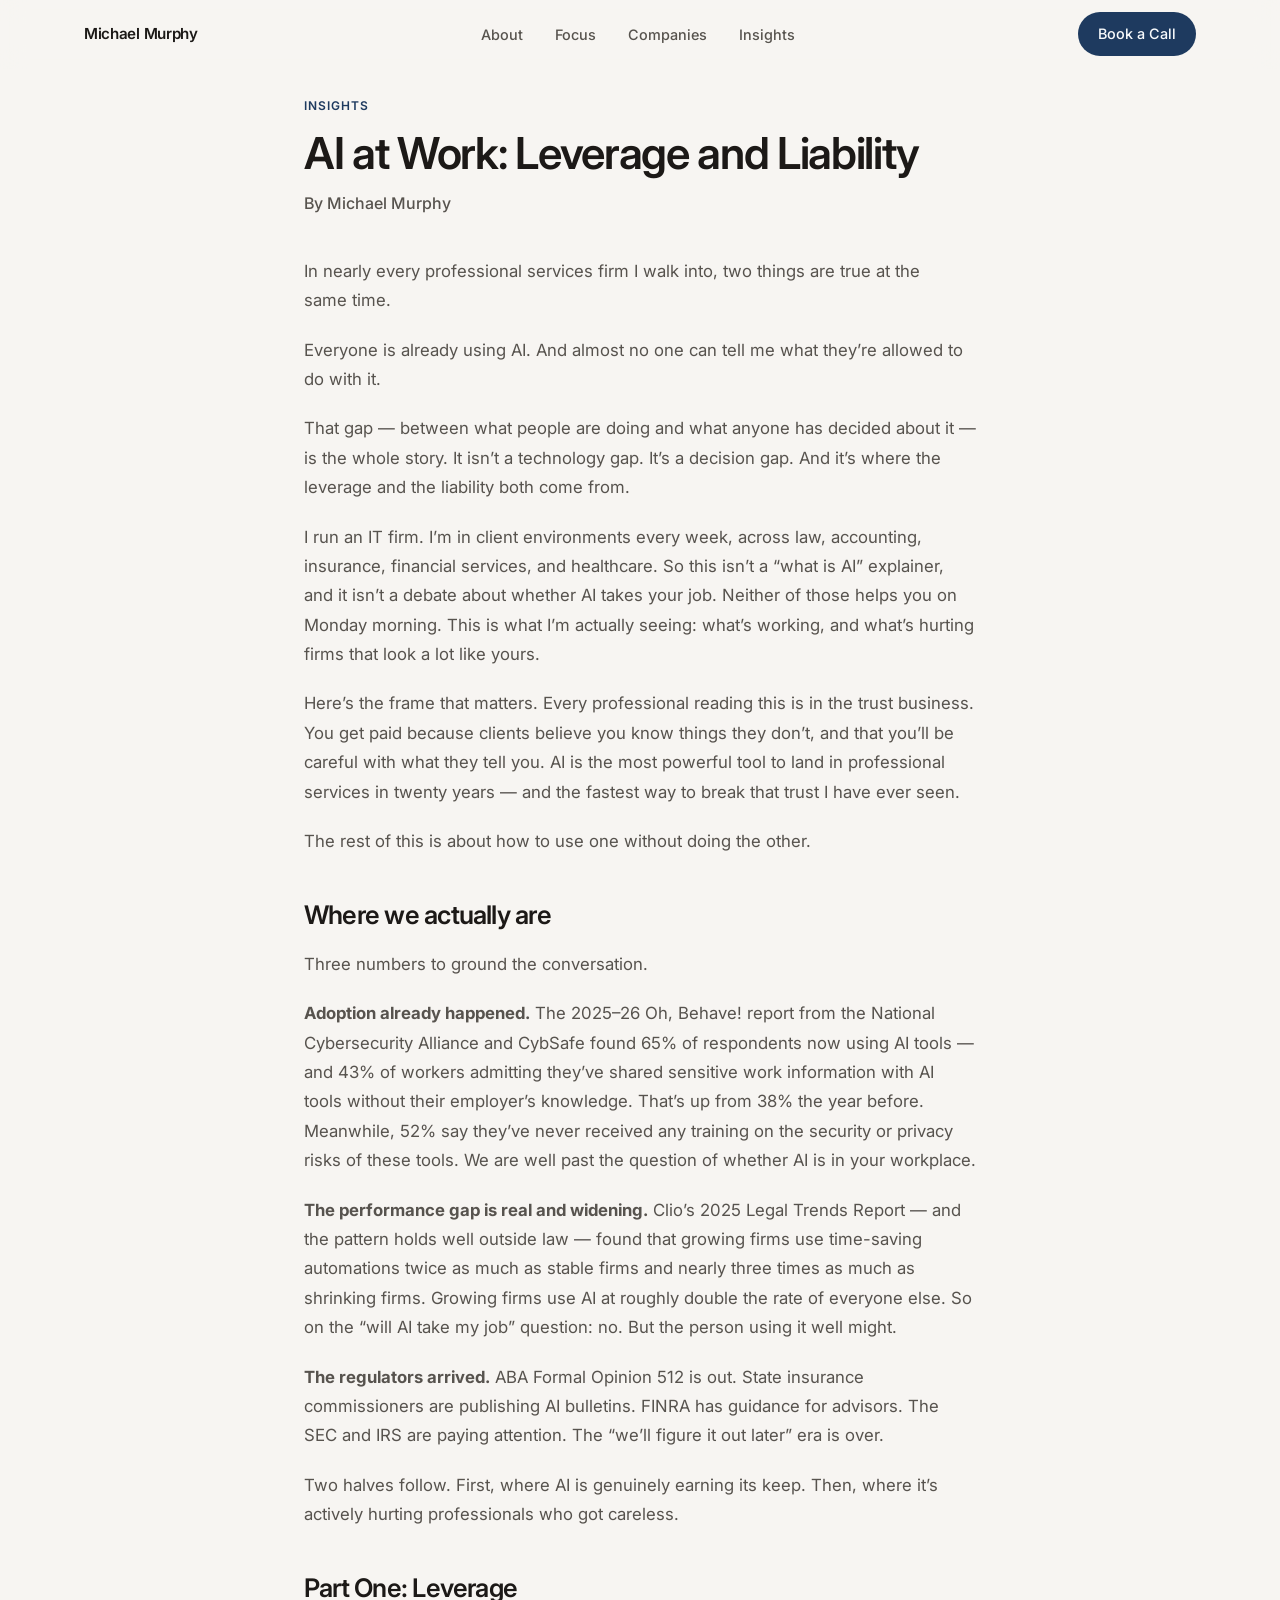
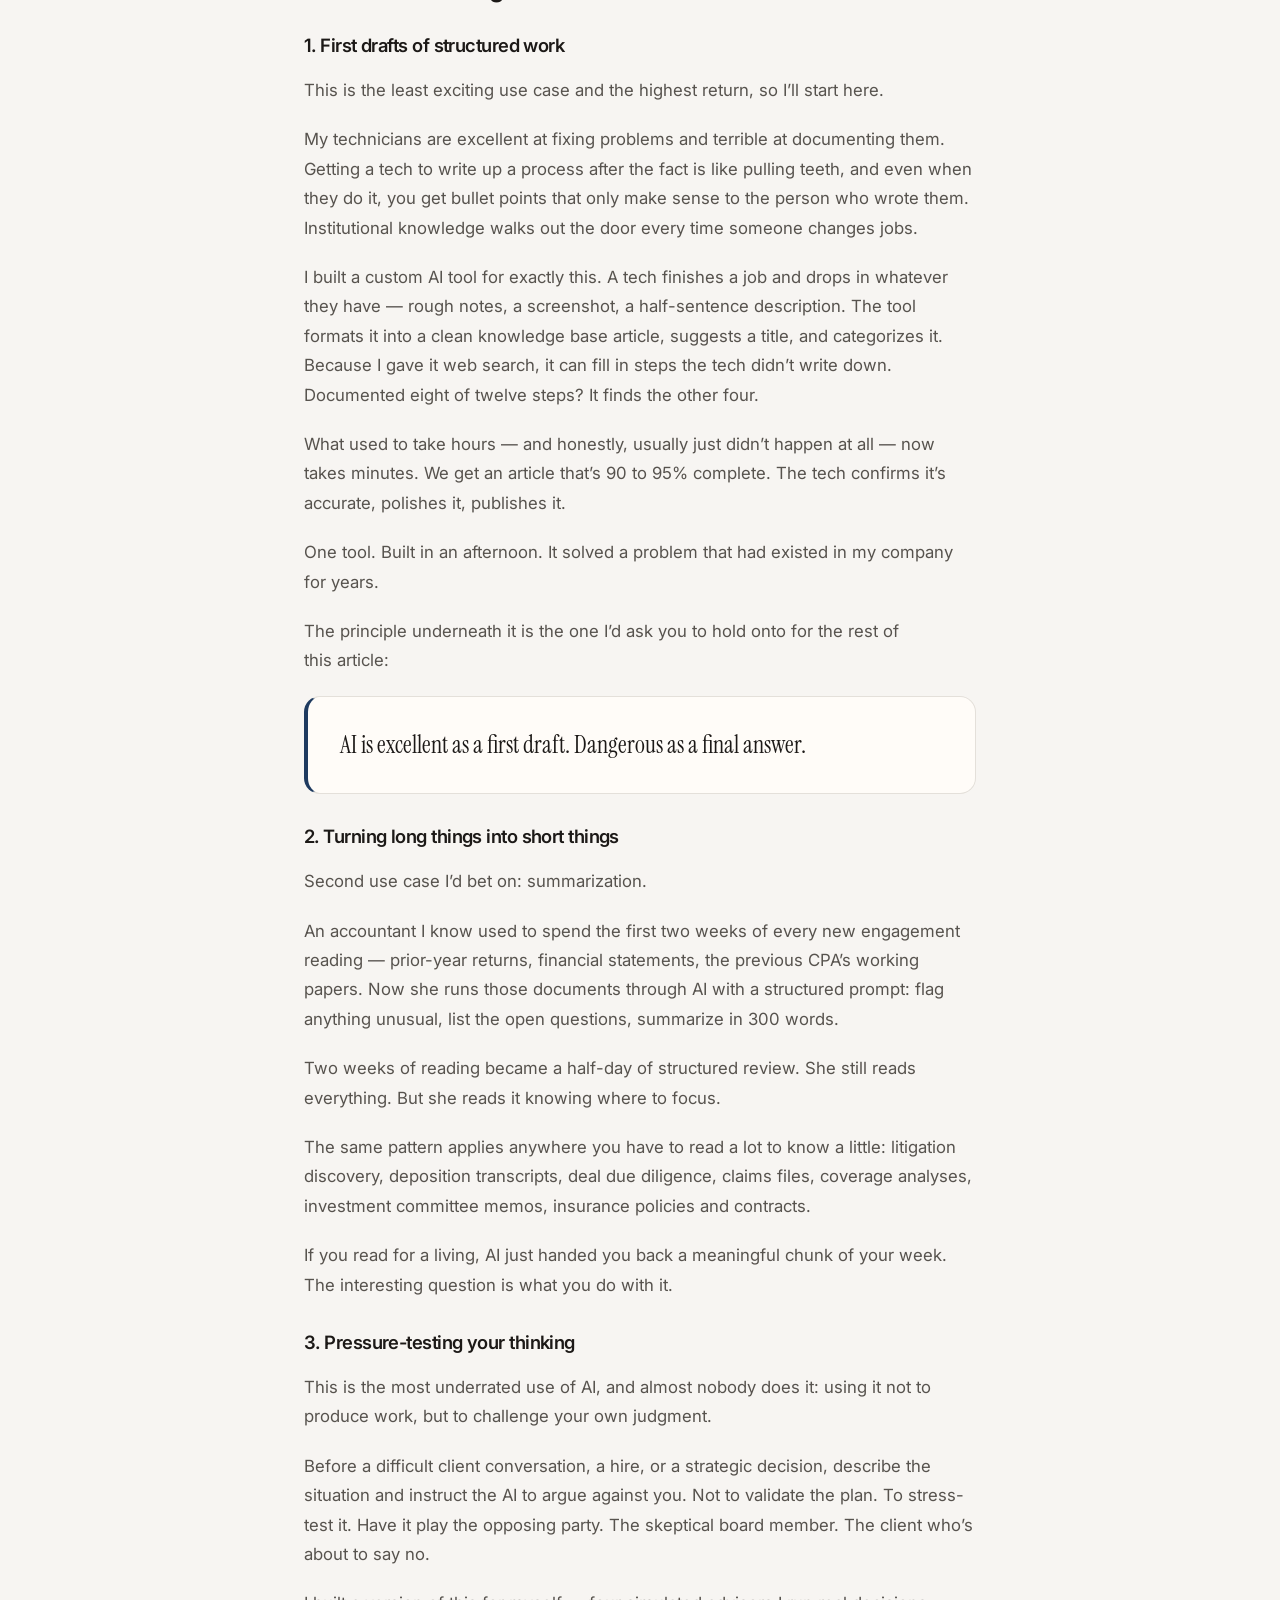
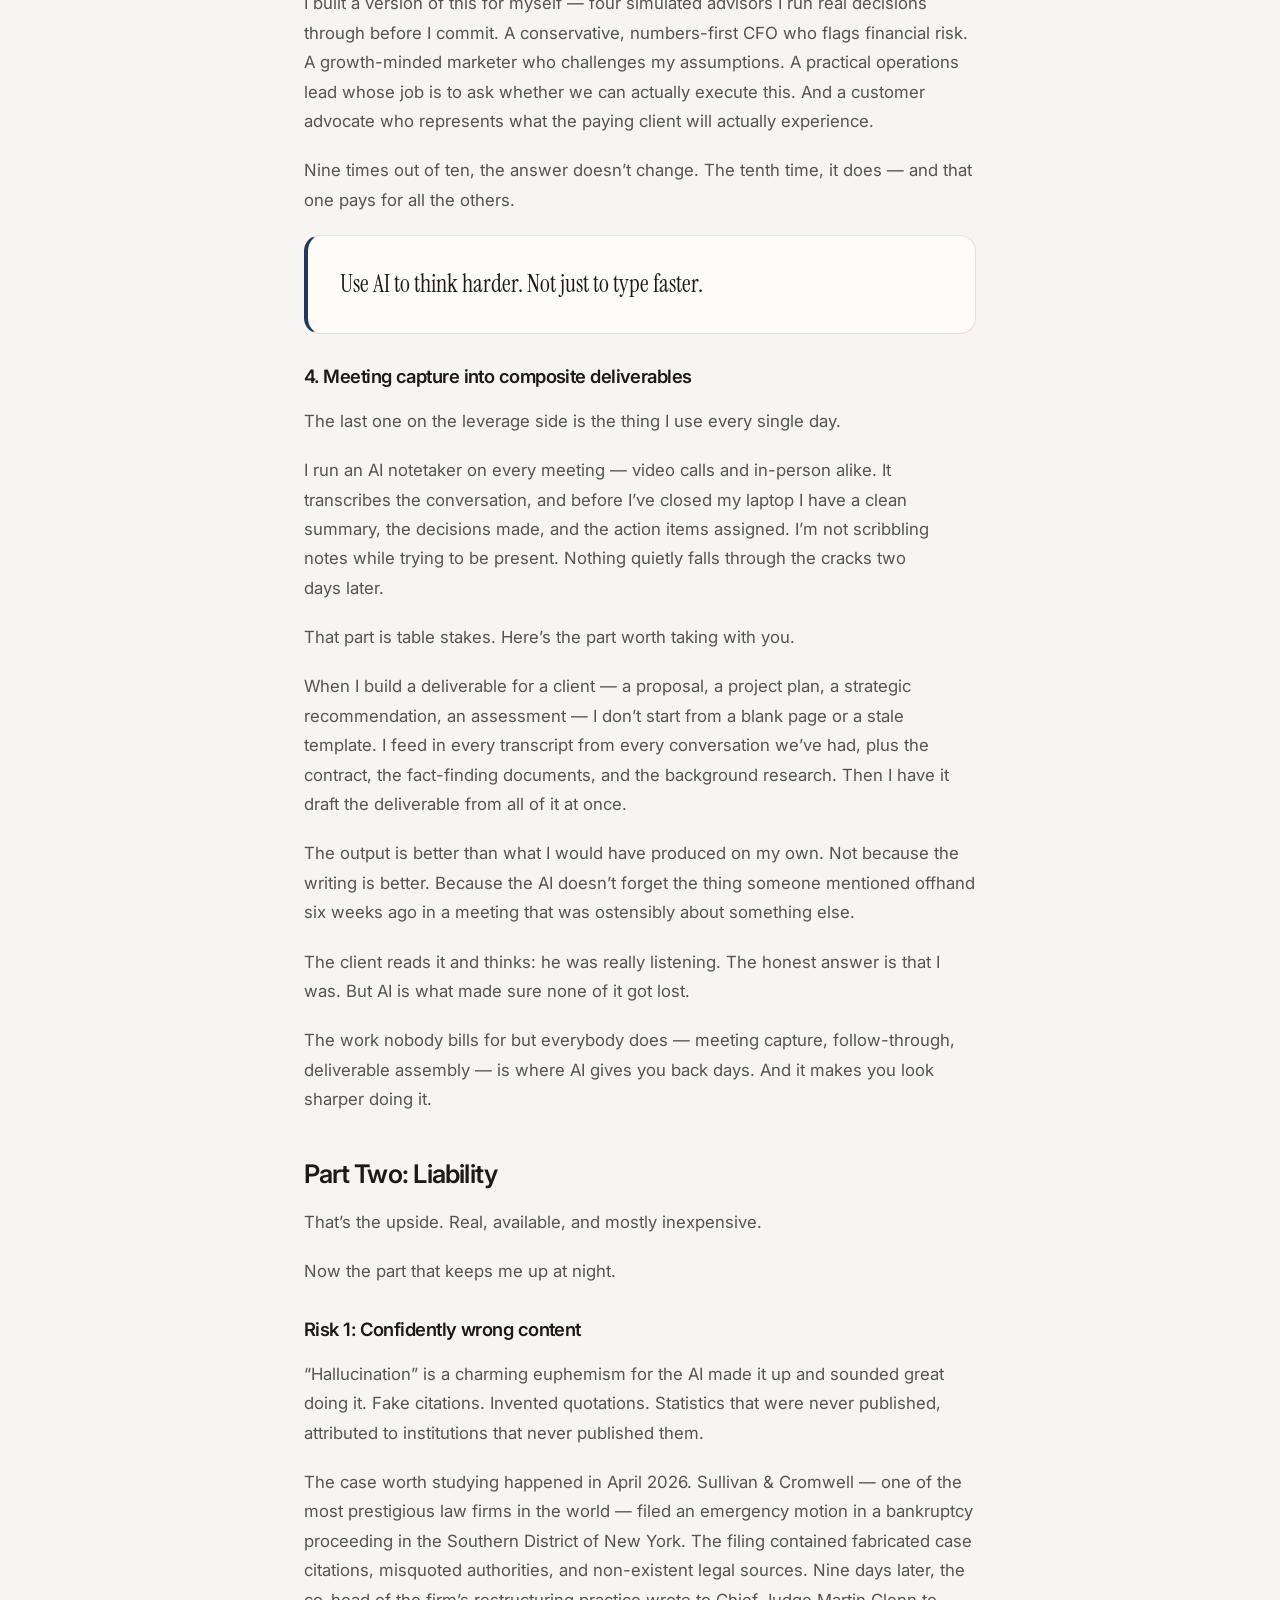
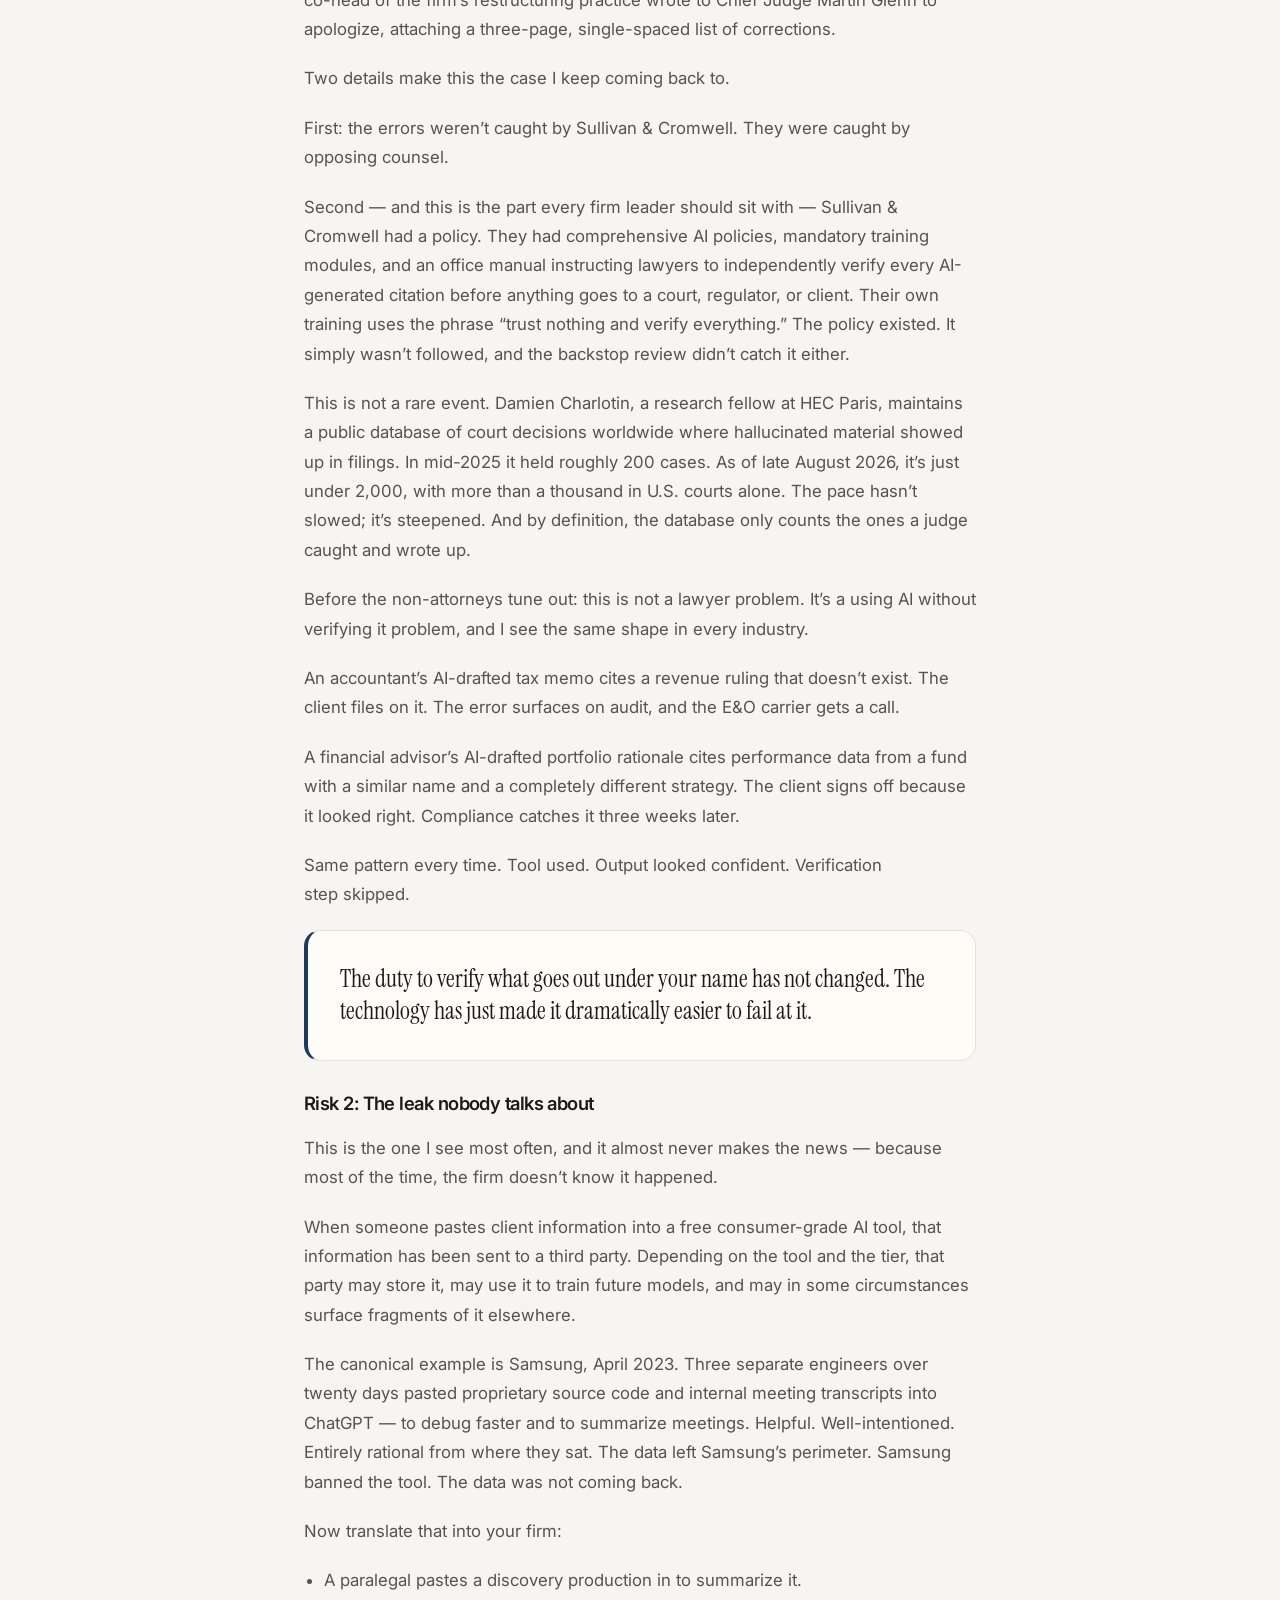
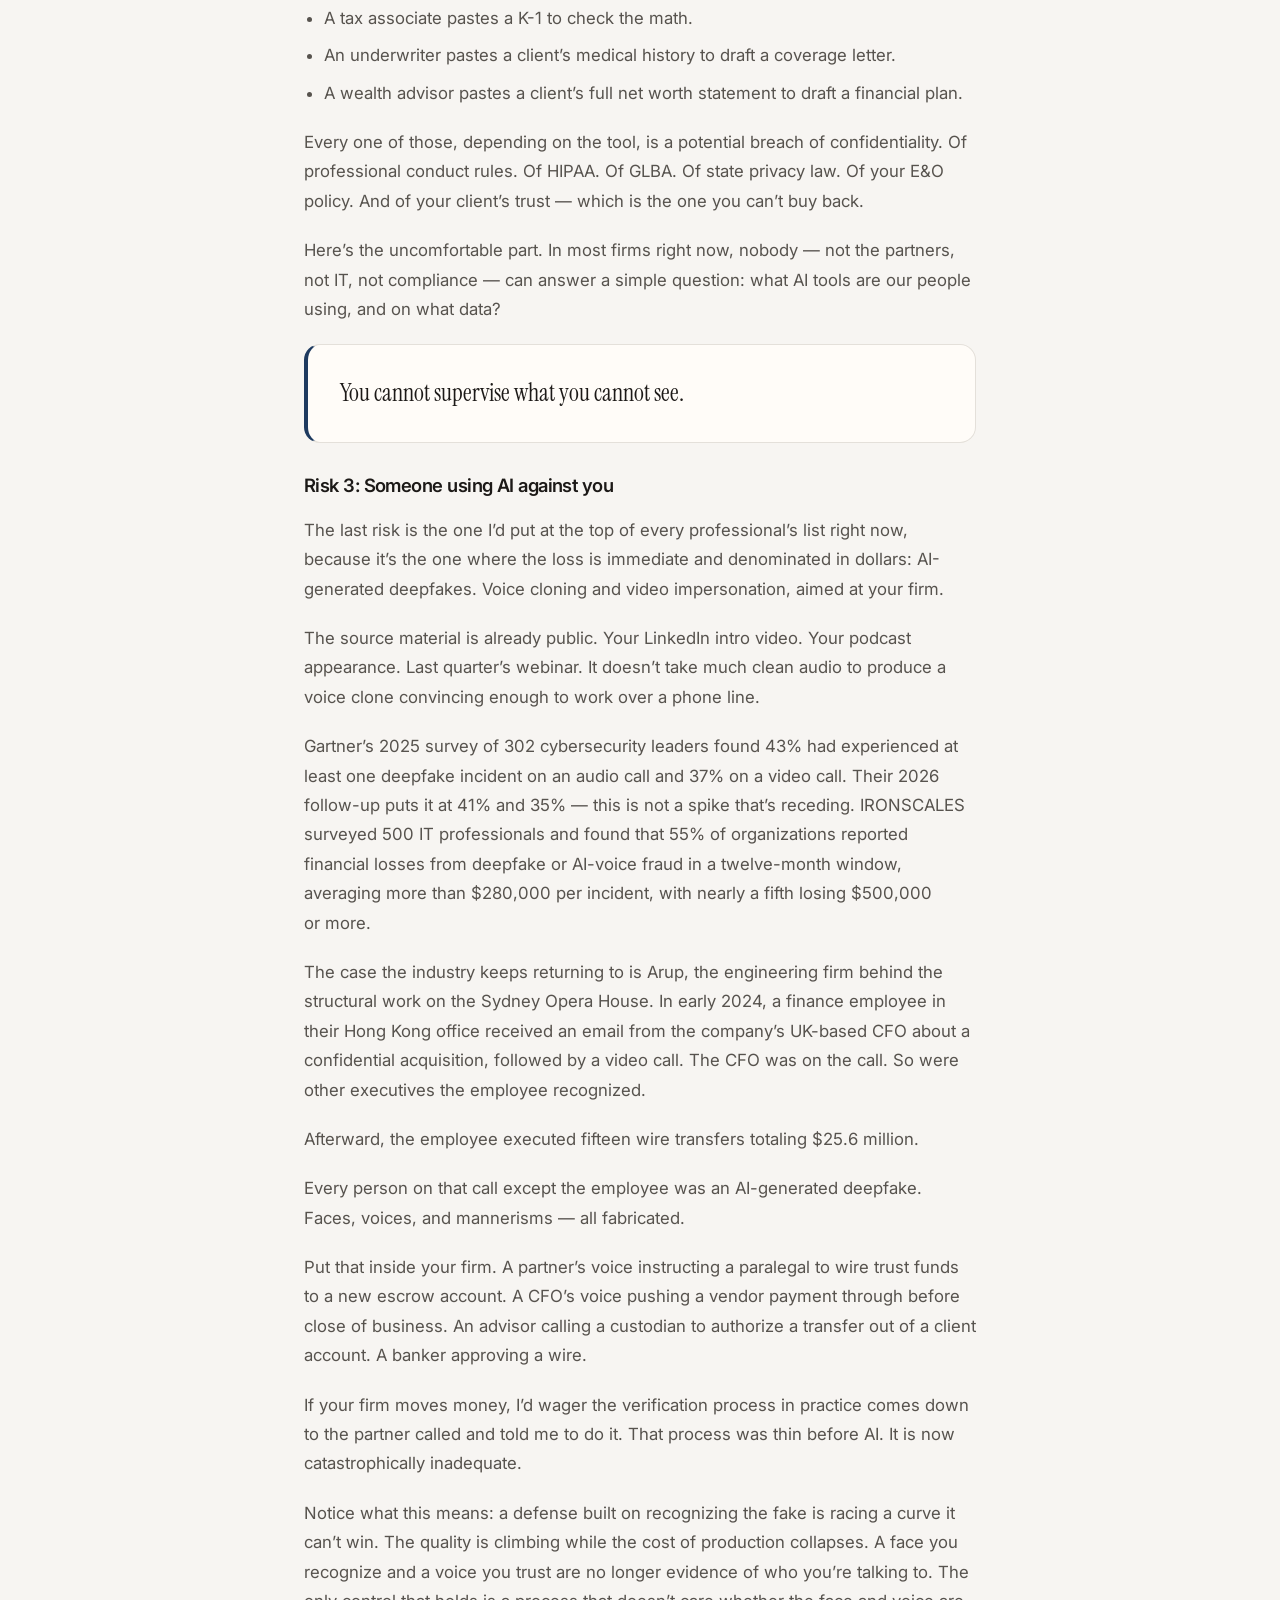
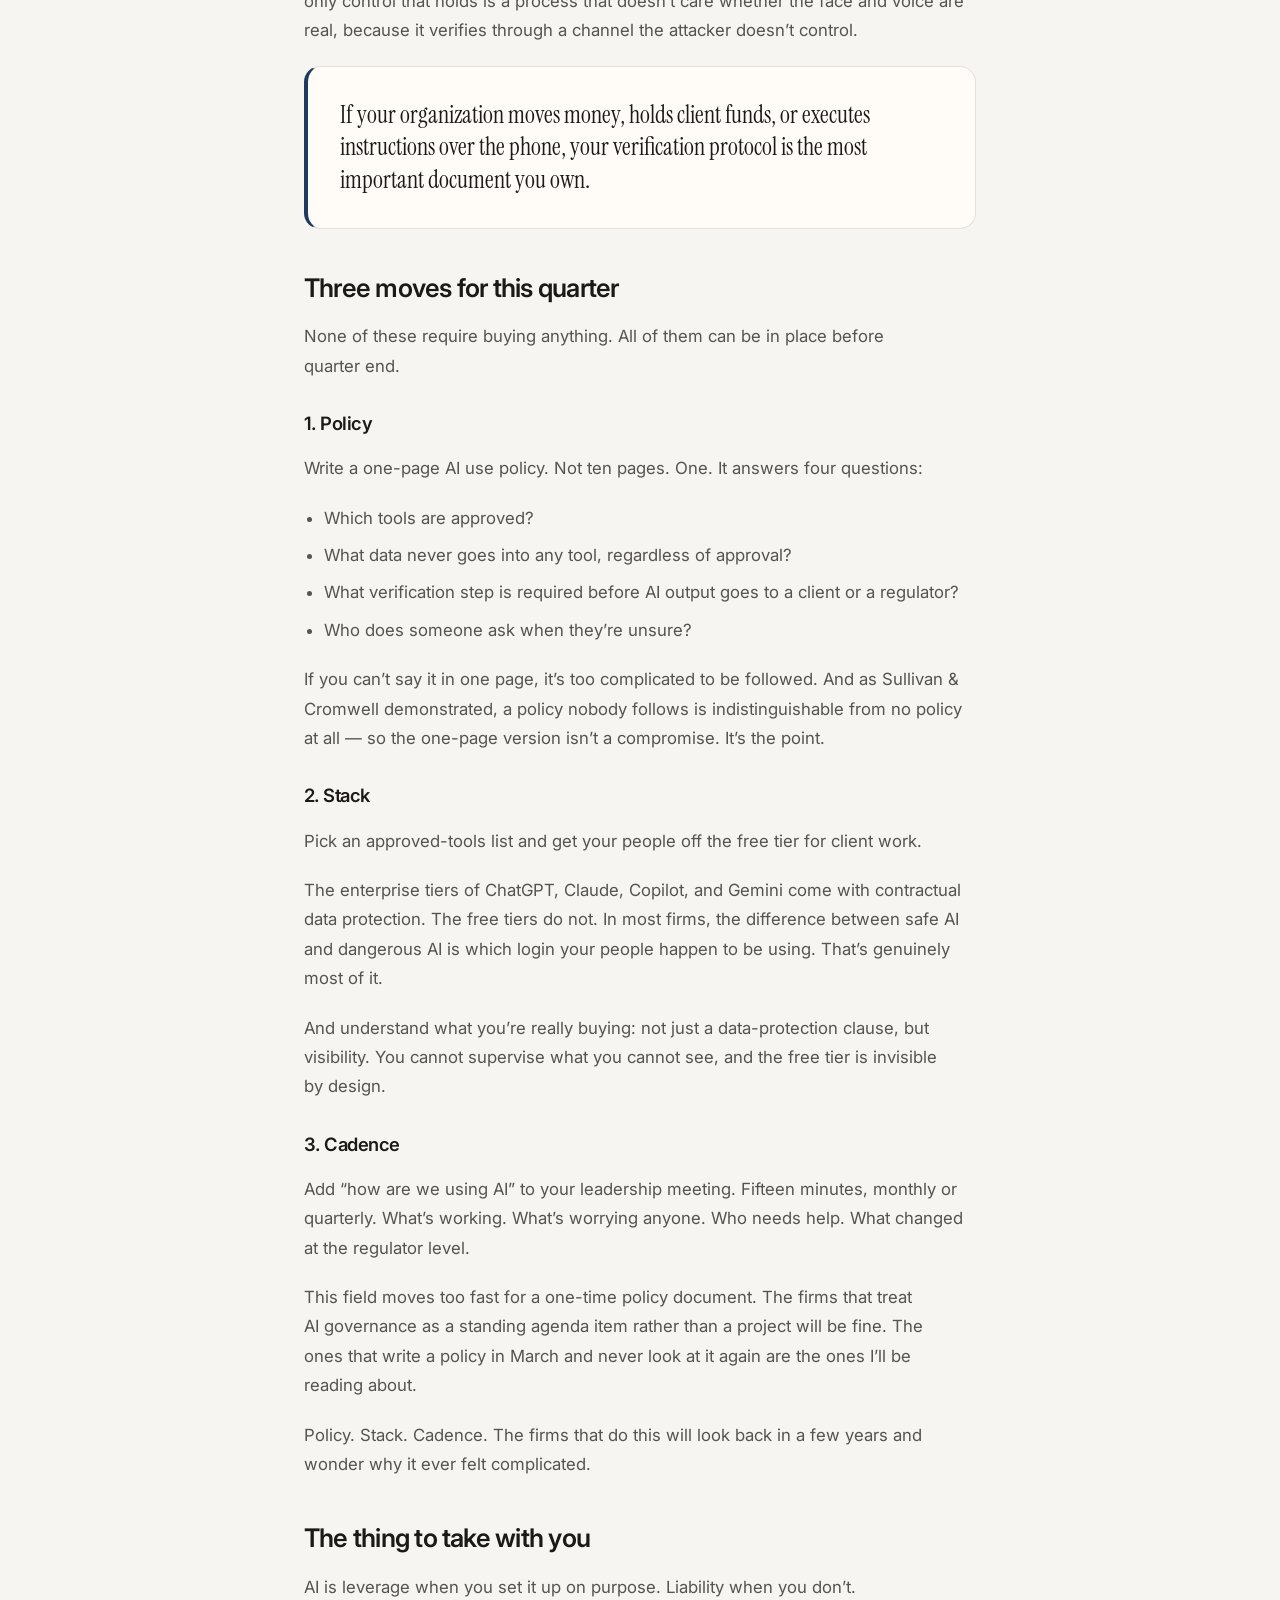
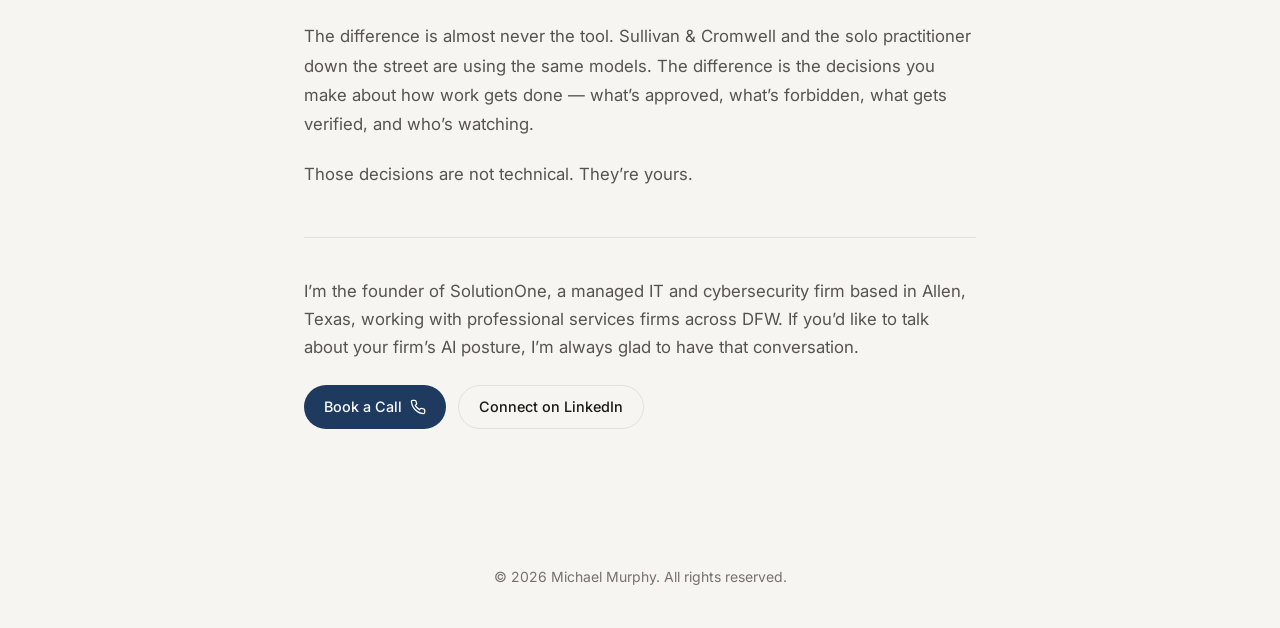
==== commit 2cd5772c: "Fix point-of-view shift in AI article closing CTA" ====
--- a/insights/ai-at-work-leverage-and-liability.html
+++ b/insights/ai-at-work-leverage-and-liability.html
@@ -172,7 +172,7 @@
         </div>
 
         <div class="article-cta">
-          <p>Michael Murphy is the founder of SolutionOne, a managed IT and cybersecurity firm based in Allen, Texas, working with professional services firms across DFW. If you’d like to talk about your firm’s AI posture, I’m always glad to have that conversation.</p>
+          <p>I’m the founder of SolutionOne, a managed IT and cybersecurity firm based in Allen, Texas, working with professional services firms across DFW. If you’d like to talk about your firm’s AI posture, I’m always glad to have that conversation.</p>
           <div class="actions">
             <a class="btn btn-primary" href="https://calendly.com/mwmurphy/phone" target="_blank" rel="noopener noreferrer">
               Book a Call
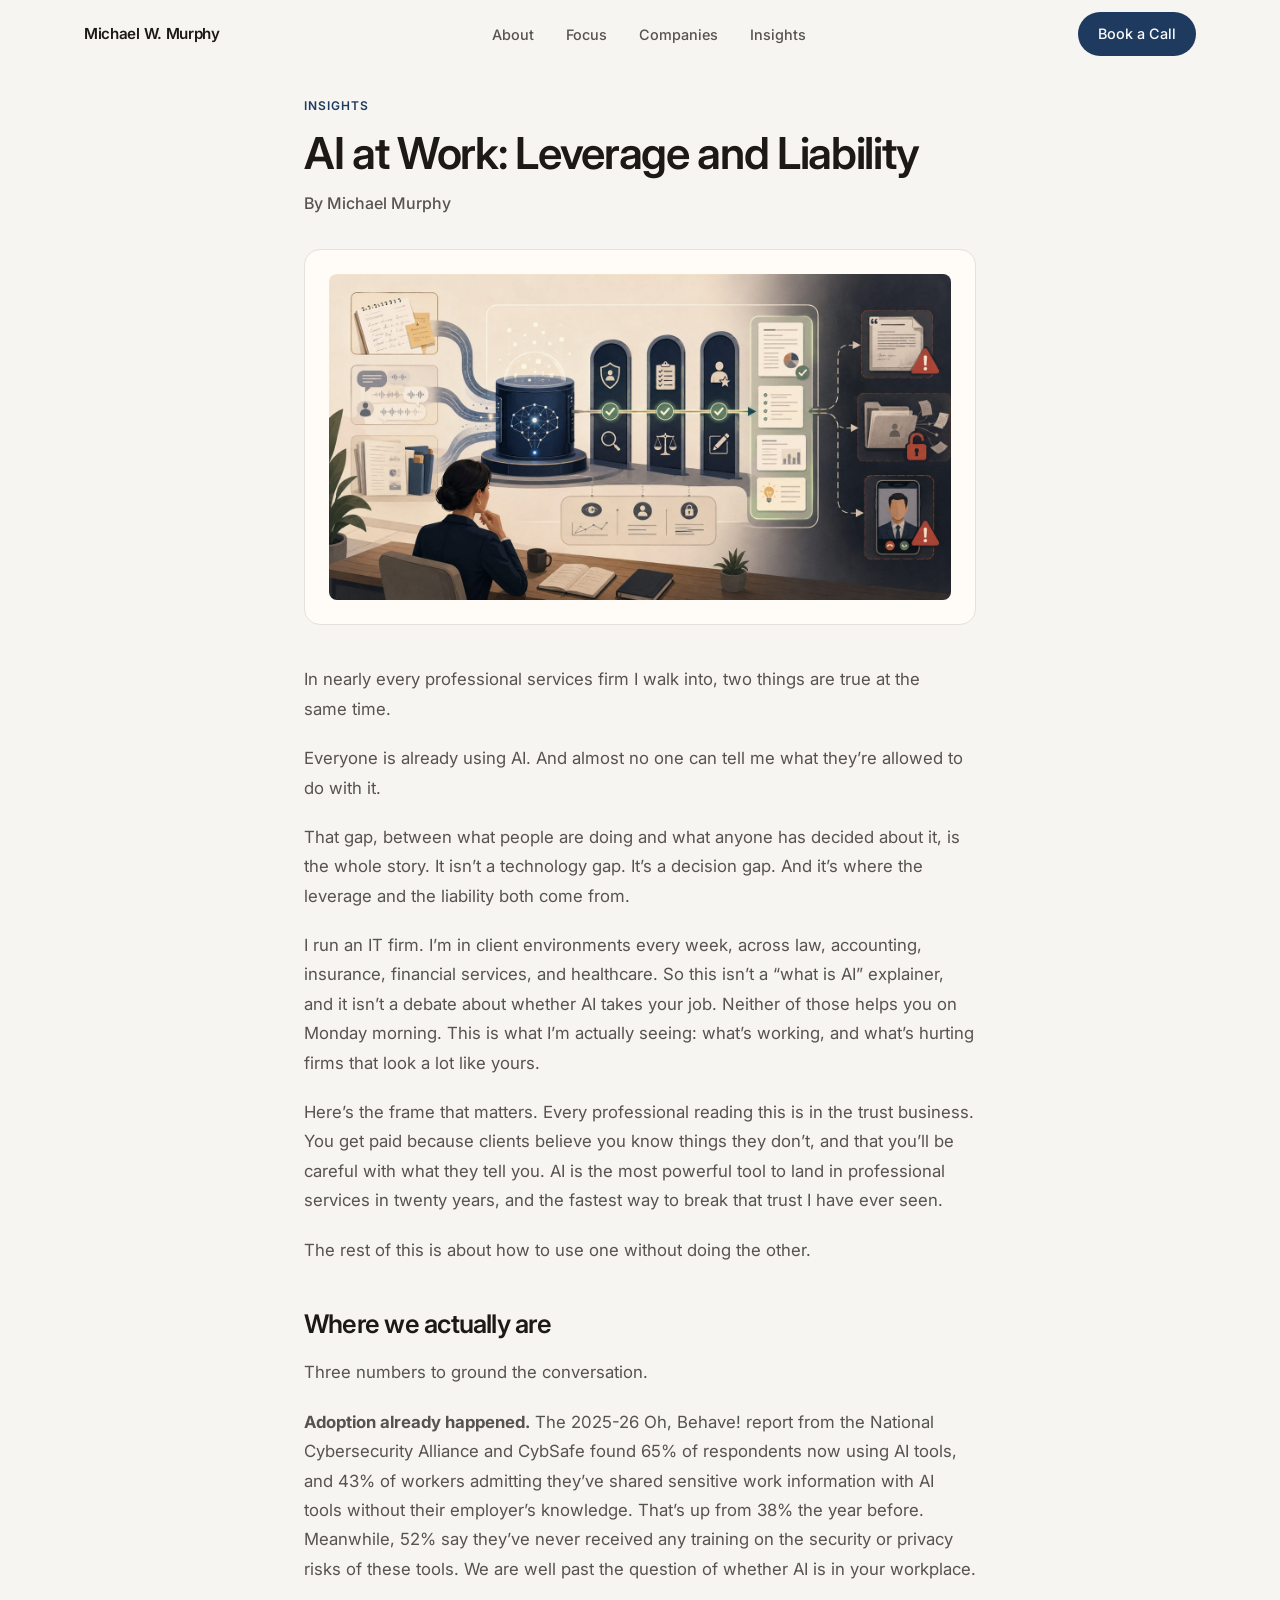
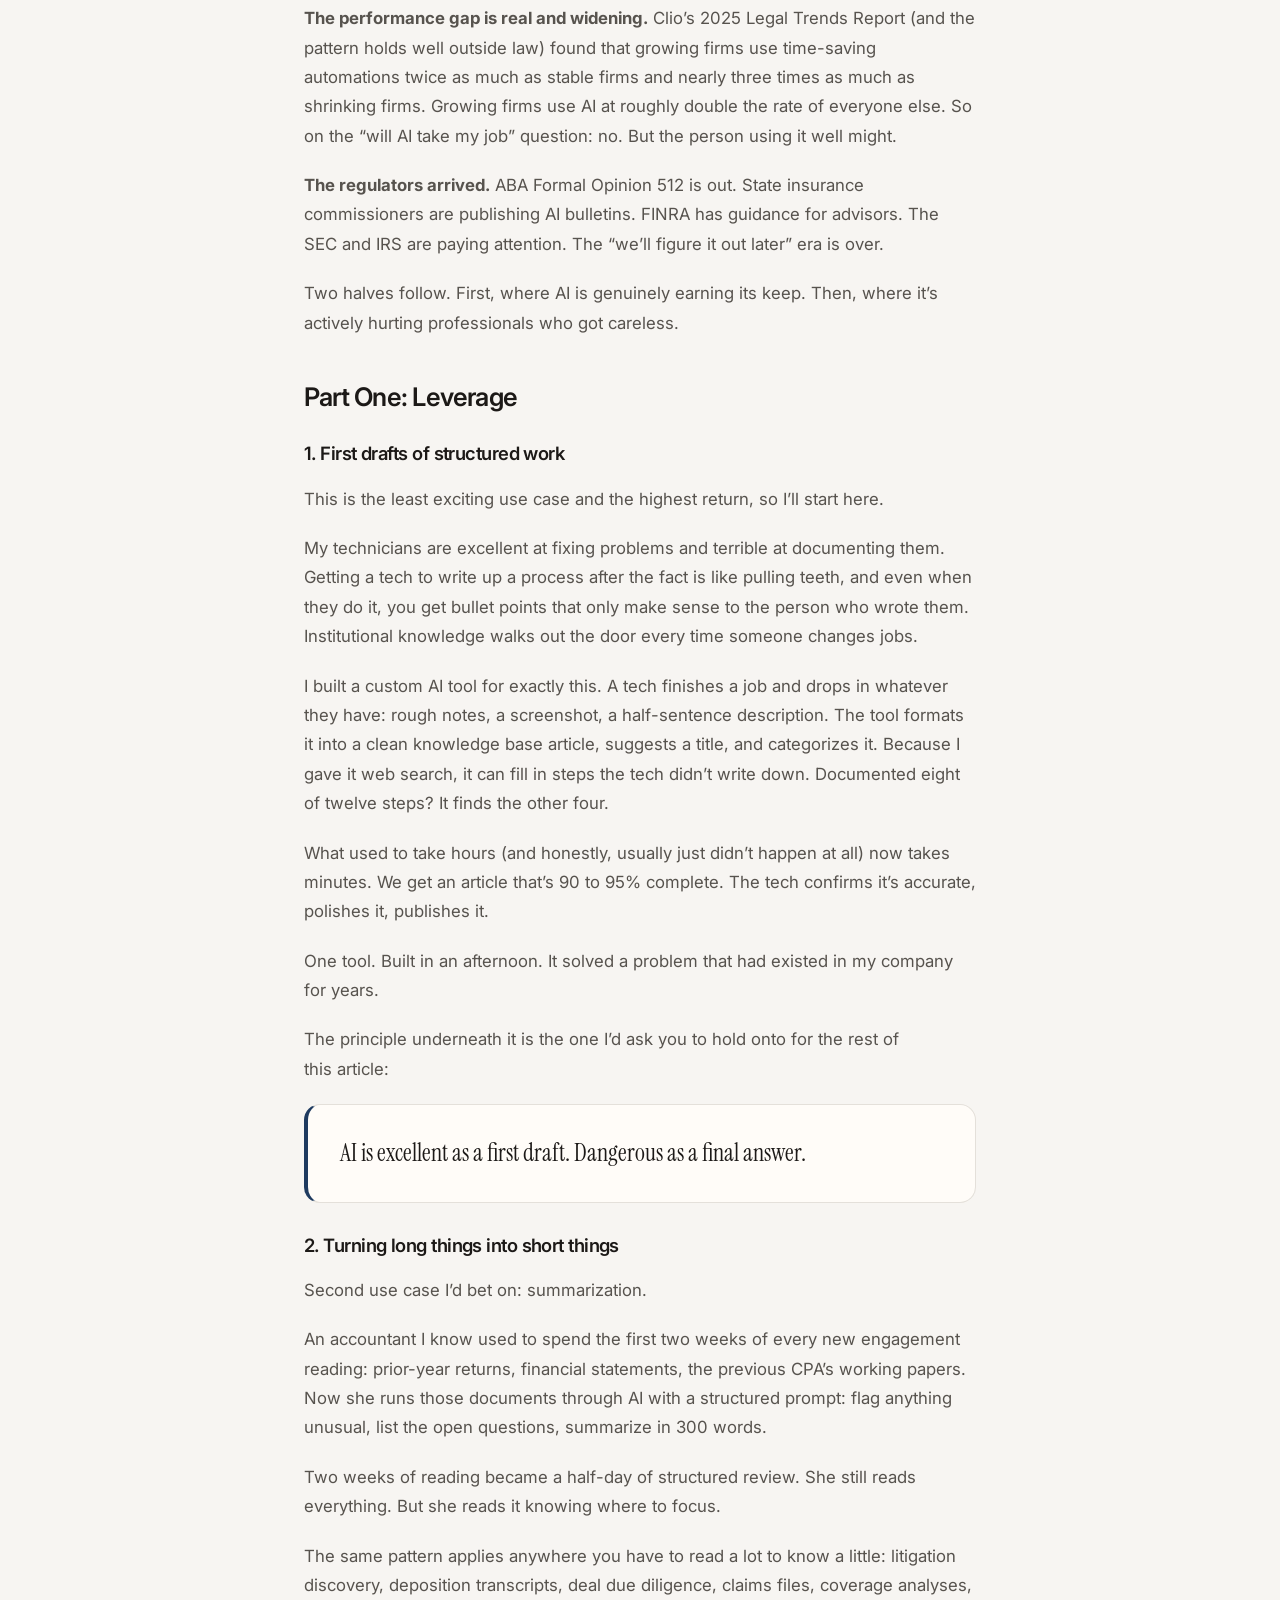
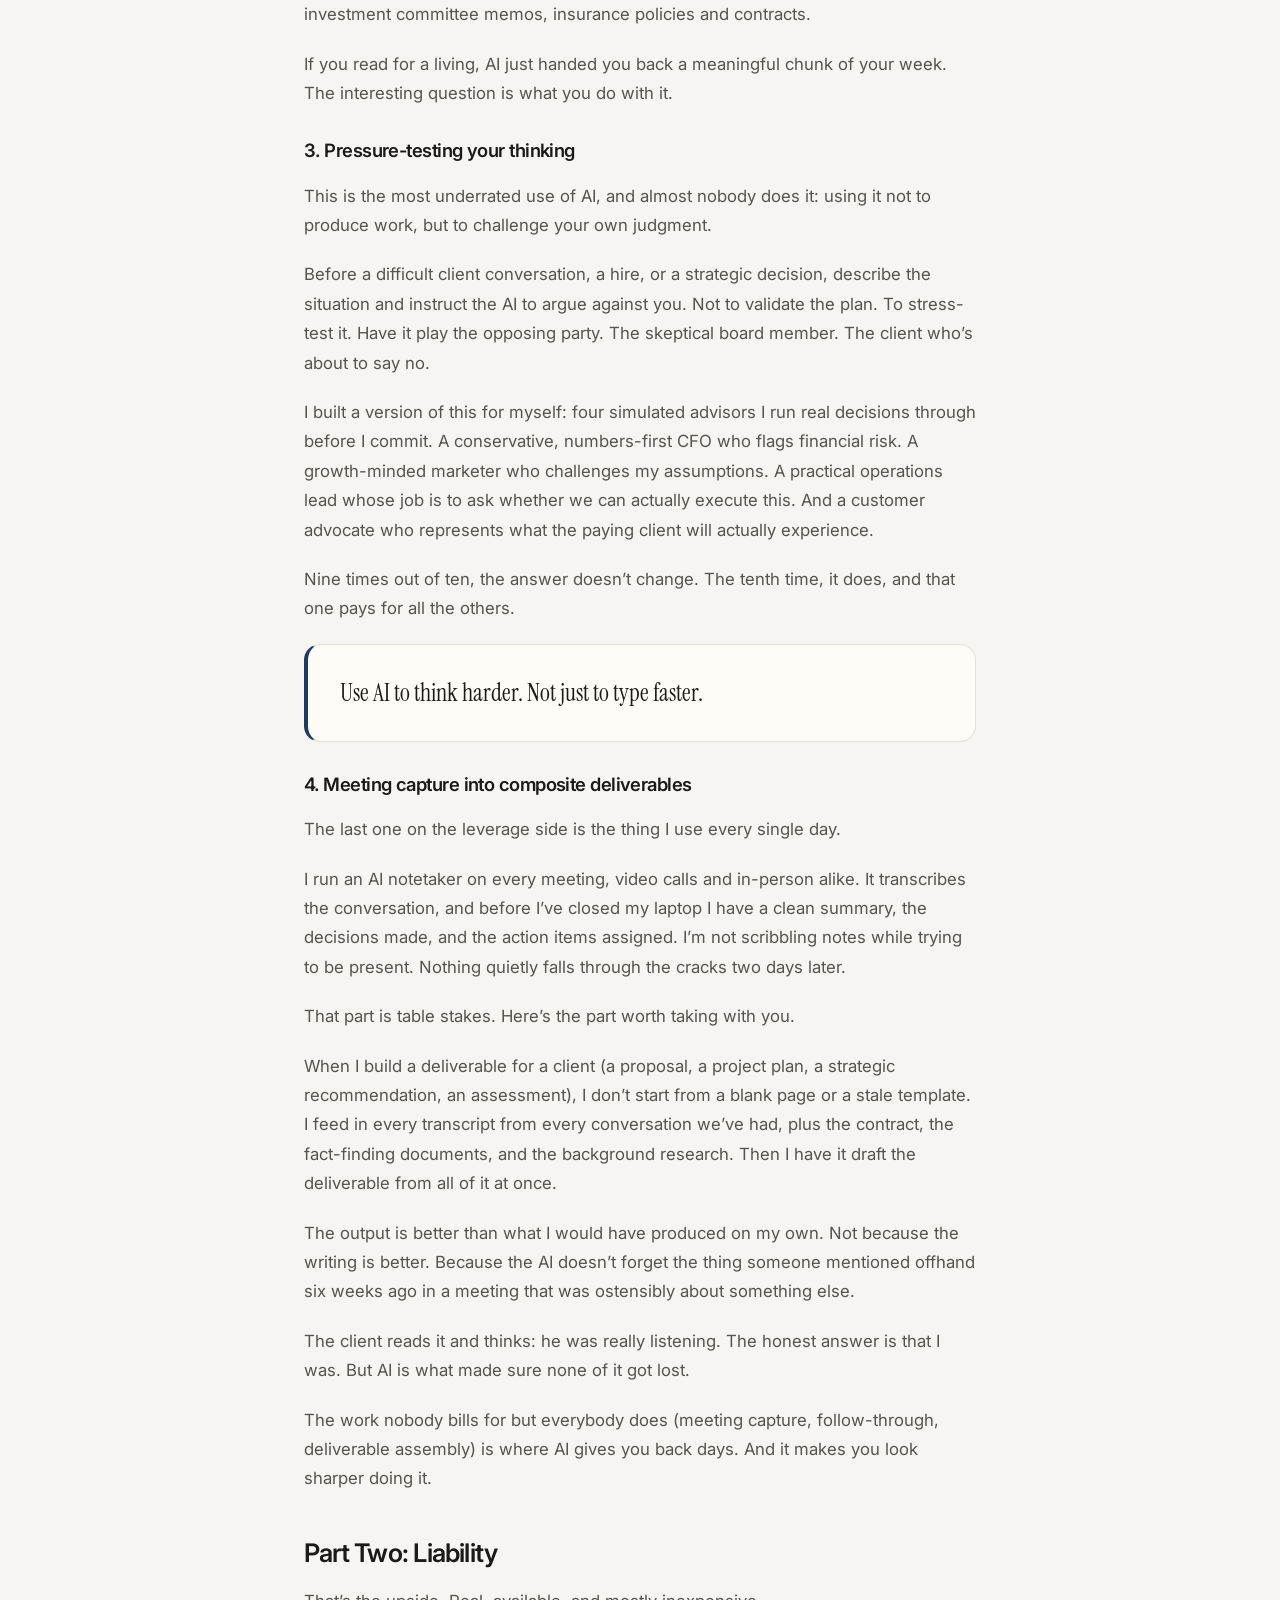
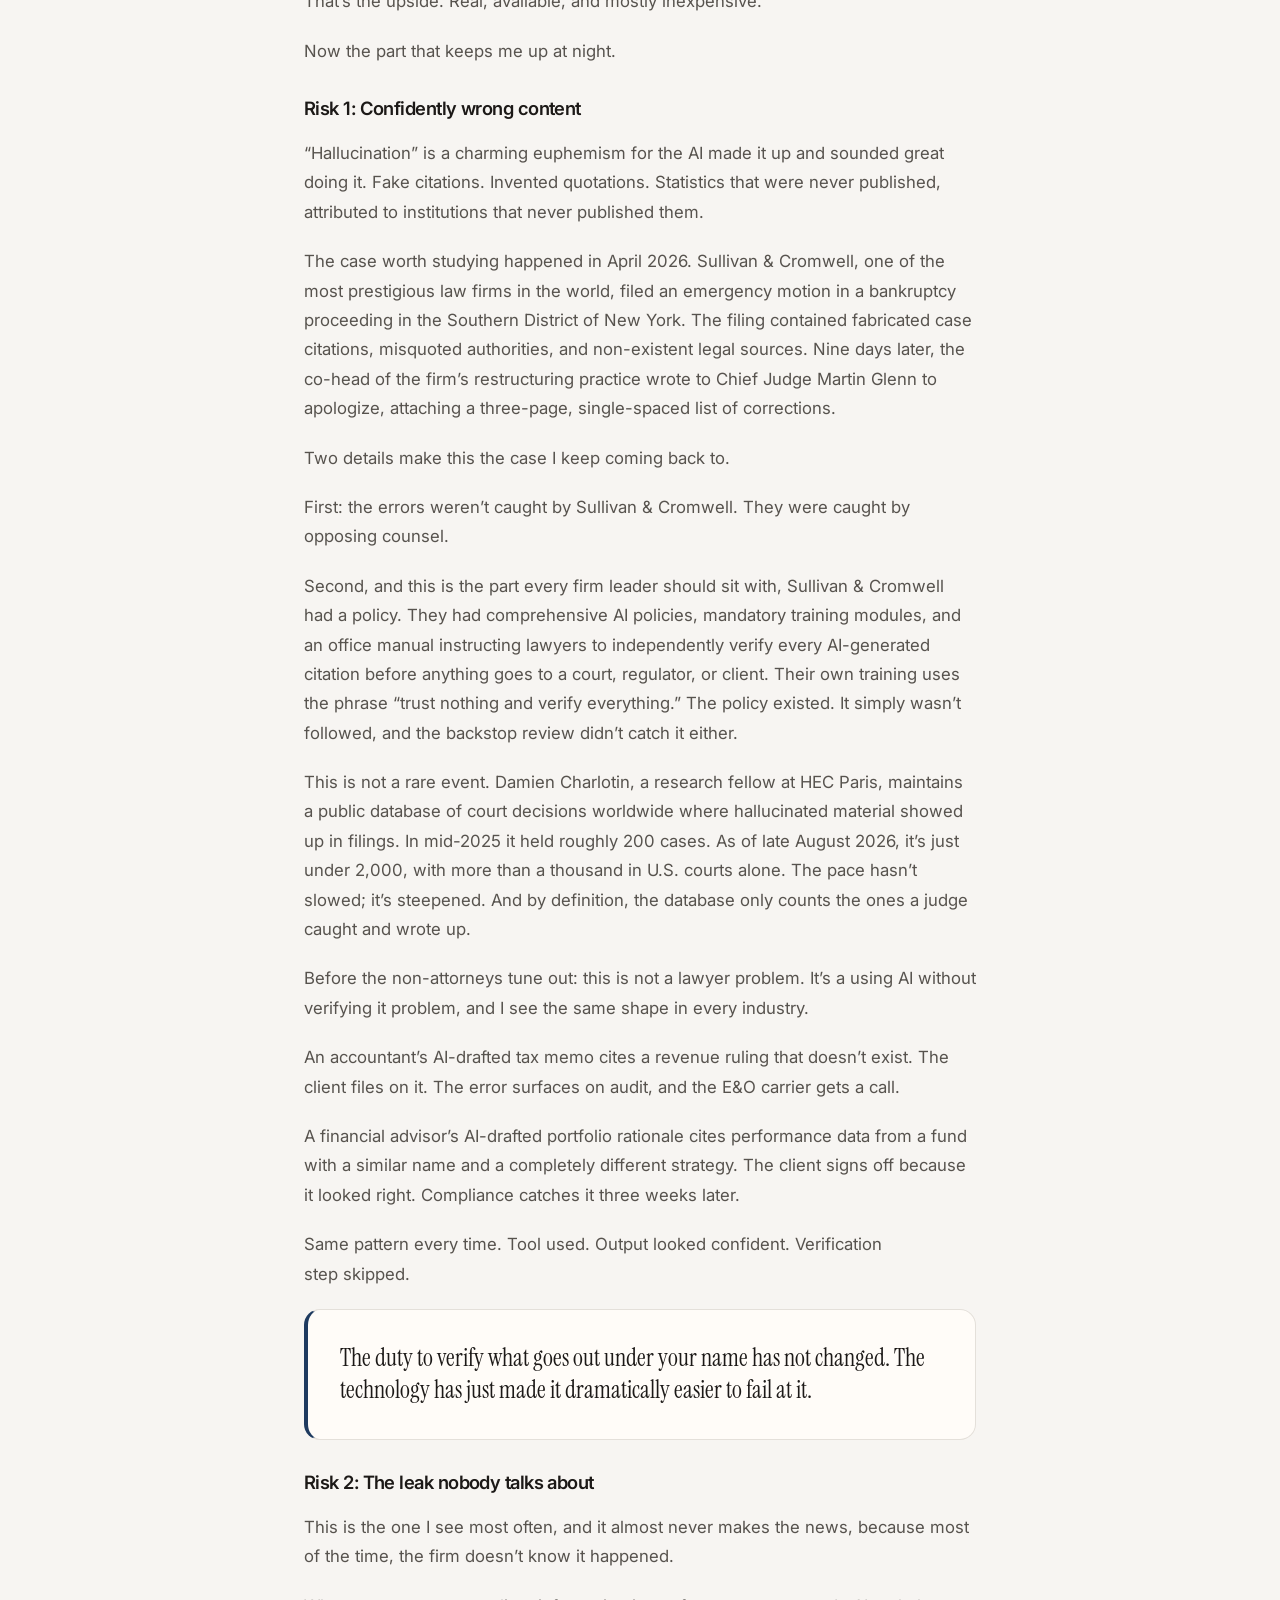
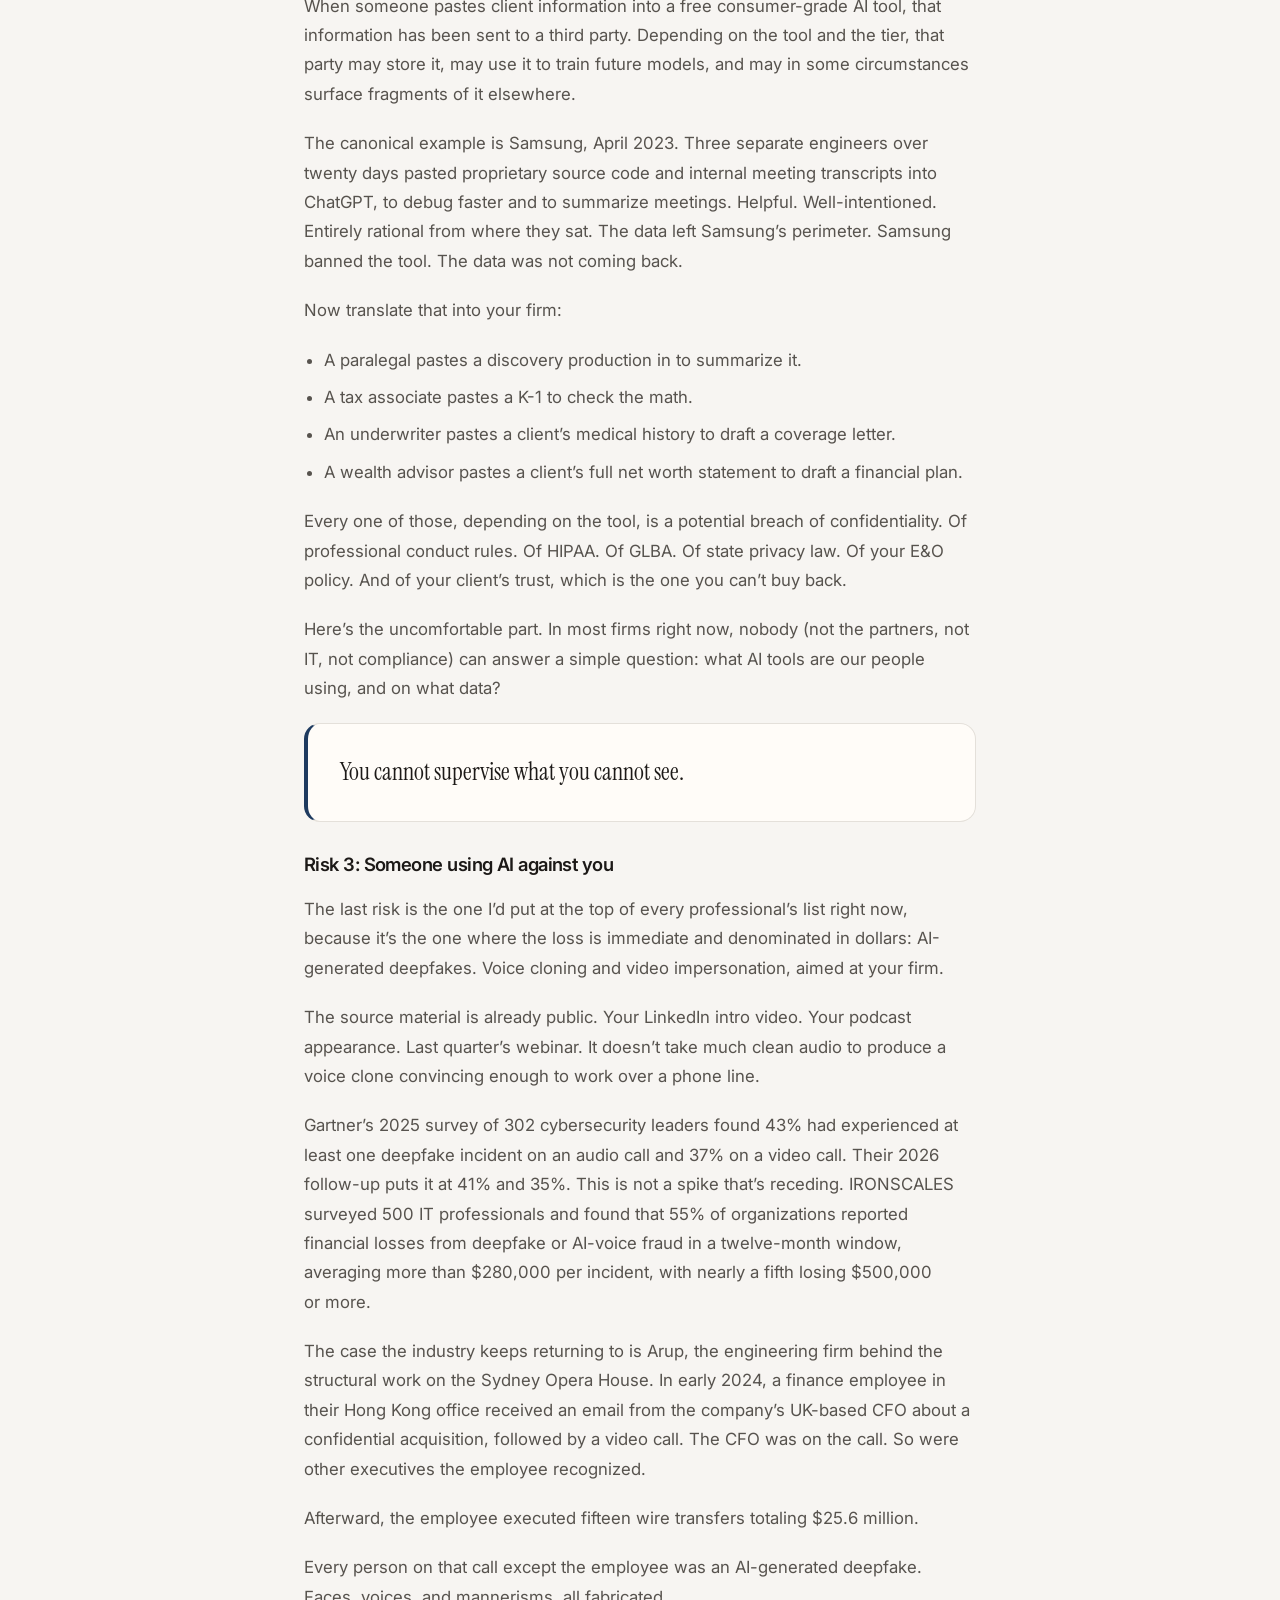
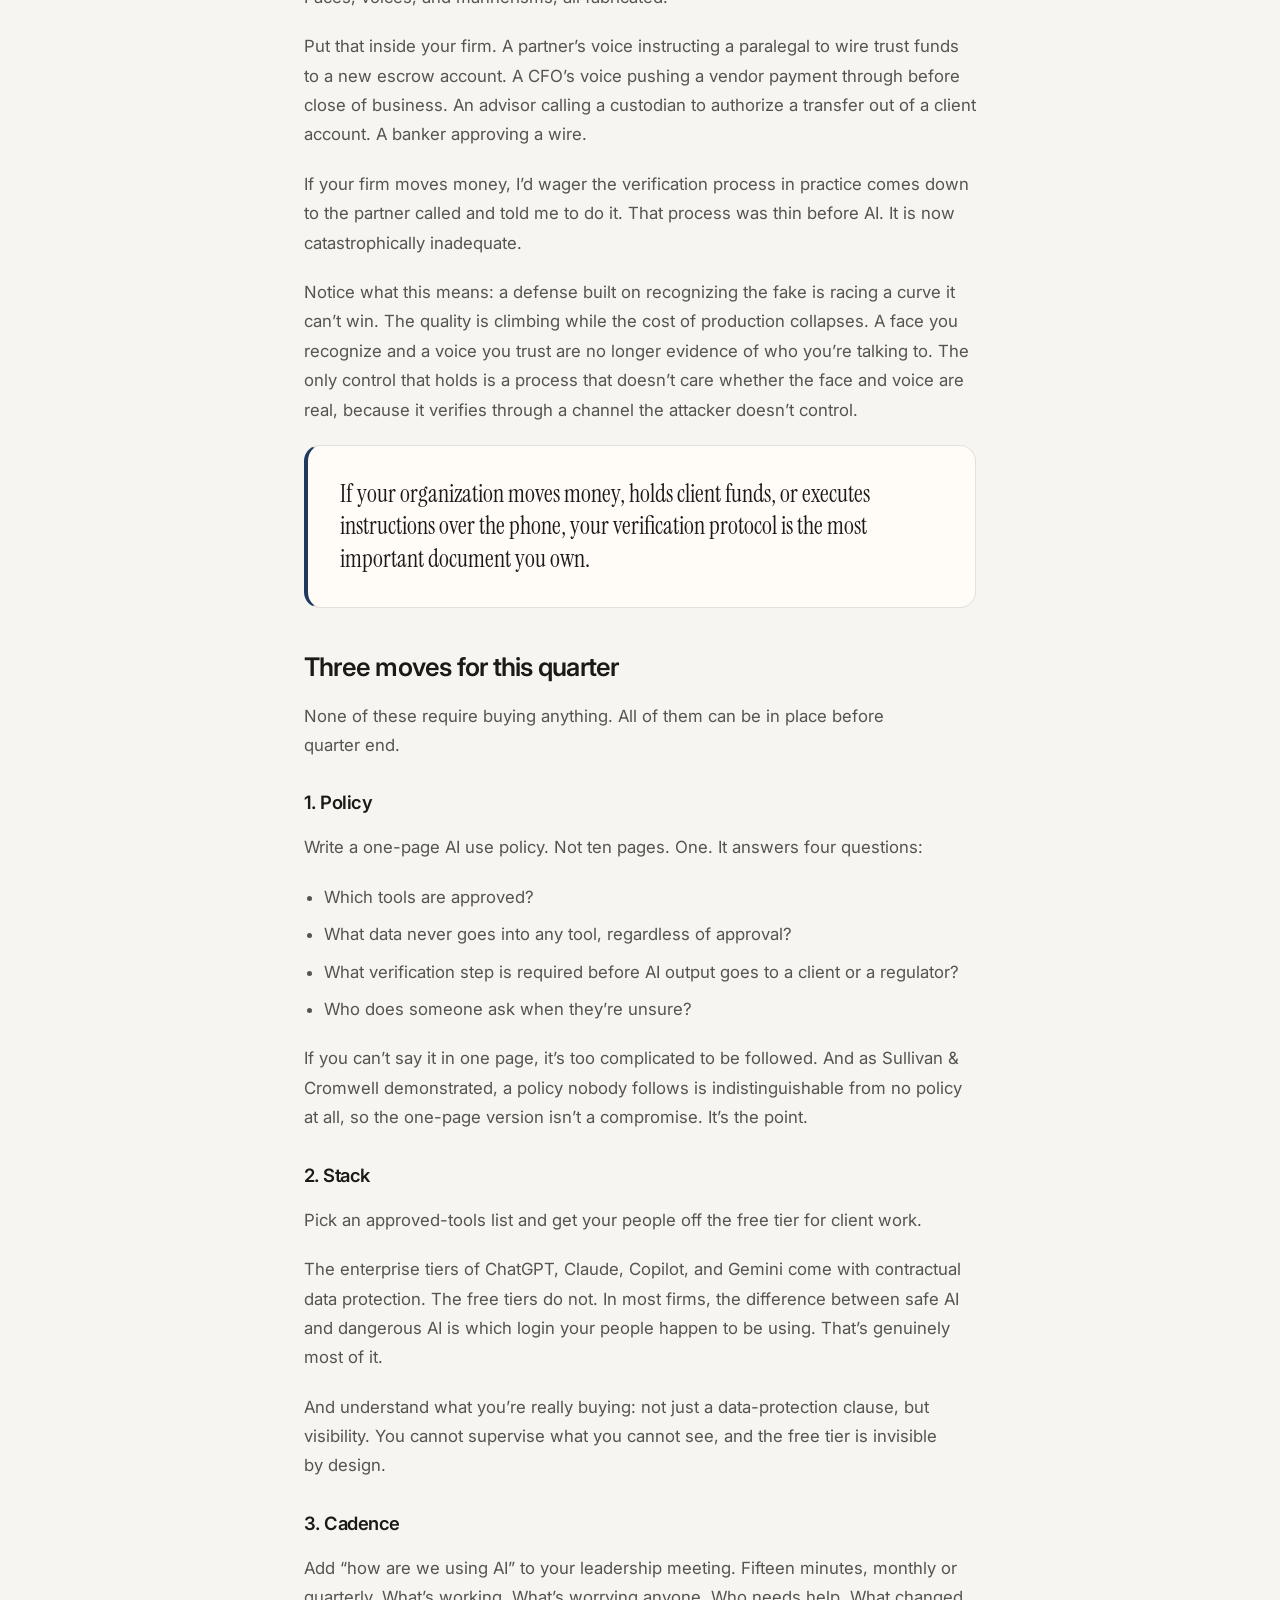
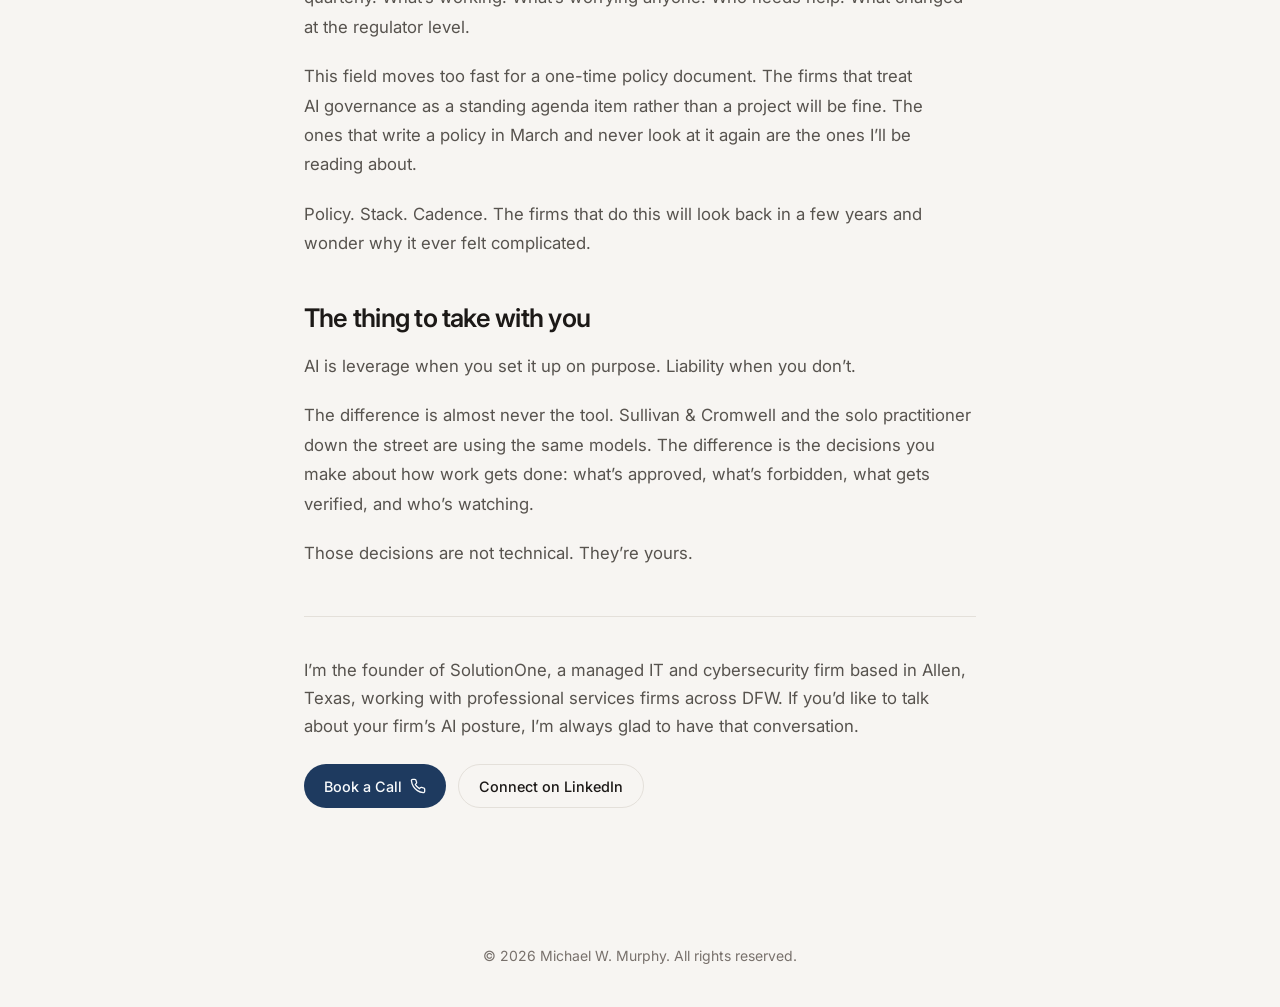
==== commit 02f46feb: "Editorial dash cleanup, add STYLE.md, use middle initial in nav/footer, add AI article hero image" ====
--- a/insights/ai-at-work-leverage-and-liability.html
+++ b/insights/ai-at-work-leverage-and-liability.html
@@ -4,10 +4,10 @@
   <meta charset="utf-8" />
   <meta name="viewport" content="width=device-width, initial-scale=1" />
   <title>AI at Work: Leverage and Liability | Michael Murphy</title>
-  <meta name="description" content="Every professional is in the trust business. AI is the most powerful tool to land in professional services in twenty years — and the fastest way to break that trust. What’s working in real firms, what’s hurting them, and three moves for this quarter." />
+  <meta name="description" content="Every professional is in the trust business. AI is the most powerful tool to land in professional services in twenty years, and the fastest way to break that trust. What’s working in real firms, what’s hurting them, and three moves for this quarter." />
   <meta property="og:type" content="article" />
   <meta property="og:title" content="AI at Work: Leverage and Liability" />
-  <meta property="og:description" content="Every professional is in the trust business. AI is the most powerful tool to land in professional services in twenty years — and the fastest way to break that trust. What’s working in real firms, what’s hurting them, and three moves for this quarter." />
+  <meta property="og:description" content="Every professional is in the trust business. AI is the most powerful tool to land in professional services in twenty years, and the fastest way to break that trust. What’s working in real firms, what’s hurting them, and three moves for this quarter." />
   <meta property="og:image" content="https://michaelwmurphy.com/og.jpg" />
   <meta property="og:url" content="https://michaelwmurphy.com/insights/ai-at-work-leverage-and-liability.html" />
   <meta name="theme-color" content="#f7f5f2" />
@@ -21,7 +21,7 @@
   <a class="skip-link" href="#article-main">Skip to content</a>
   <header class="nav" id="nav">
     <div class="nav-inner">
-      <a href="../index.html#top" class="logo">Michael Murphy</a>
+      <a href="../index.html#top" class="logo">Michael W. Murphy</a>
       <ul class="nav-links">
         <li><a href="../index.html#about">About</a></li>
         <li><a href="../index.html#work">Focus</a></li>
@@ -49,18 +49,22 @@
         <h1>AI at Work: Leverage and Liability</h1>
         <p class="byline">By Michael Murphy</p>
 
+        <div class="article-hero wide">
+          <img src="../images/ai-at-work-hero.jpg" alt="Illustration of a professional reviewing AI-assisted work: inputs like notes and documents flow into a central AI system gated by verification checkpoints, then split into outputs, some flagged with warnings for fabricated citations, exposed data, or deepfake calls" width="1440" height="756" />
+        </div>
+
         <div class="article-body">
           <p>In nearly every professional services firm I walk into, two things are true at the same time.</p>
           <p>Everyone is already using AI. And almost no one can tell me what they’re allowed to do with it.</p>
-          <p>That gap — between what people are doing and what anyone has decided about it — is the whole story. It isn’t a technology gap. It’s a decision gap. And it’s where the leverage and the liability both come from.</p>
+          <p>That gap, between what people are doing and what anyone has decided about it, is the whole story. It isn’t a technology gap. It’s a decision gap. And it’s where the leverage and the liability both come from.</p>
           <p>I run an IT firm. I’m in client environments every week, across law, accounting, insurance, financial services, and healthcare. So this isn’t a “what is AI” explainer, and it isn’t a debate about whether AI takes your job. Neither of those helps you on Monday morning. This is what I’m actually seeing: what’s working, and what’s hurting firms that look a lot like yours.</p>
-          <p>Here’s the frame that matters. Every professional reading this is in the trust business. You get paid because clients believe you know things they don’t, and that you’ll be careful with what they tell you. AI is the most powerful tool to land in professional services in twenty years — and the fastest way to break that trust I have ever seen.</p>
+          <p>Here’s the frame that matters. Every professional reading this is in the trust business. You get paid because clients believe you know things they don’t, and that you’ll be careful with what they tell you. AI is the most powerful tool to land in professional services in twenty years, and the fastest way to break that trust I have ever seen.</p>
           <p>The rest of this is about how to use one without doing the other.</p>
 
           <h2>Where we actually are</h2>
           <p>Three numbers to ground the conversation.</p>
-          <p><strong>Adoption already happened.</strong> The 2025–26 Oh, Behave! report from the National Cybersecurity Alliance and CybSafe found 65% of respondents now using AI tools — and 43% of workers admitting they’ve shared sensitive work information with AI tools without their employer’s knowledge. That’s up from 38% the year before. Meanwhile, 52% say they’ve never received any training on the security or privacy risks of these tools. We are well past the question of whether AI is in your workplace.</p>
-          <p><strong>The performance gap is real and widening.</strong> Clio’s 2025 Legal Trends Report — and the pattern holds well outside law — found that growing firms use time-saving automations twice as much as stable firms and nearly three times as much as shrinking firms. Growing firms use AI at roughly double the rate of everyone else. So on the “will AI take my job” question: no. But the person using it well might.</p>
+          <p><strong>Adoption already happened.</strong> The 2025-26 Oh, Behave! report from the National Cybersecurity Alliance and CybSafe found 65% of respondents now using AI tools, and 43% of workers admitting they’ve shared sensitive work information with AI tools without their employer’s knowledge. That’s up from 38% the year before. Meanwhile, 52% say they’ve never received any training on the security or privacy risks of these tools. We are well past the question of whether AI is in your workplace.</p>
+          <p><strong>The performance gap is real and widening.</strong> Clio’s 2025 Legal Trends Report (and the pattern holds well outside law) found that growing firms use time-saving automations twice as much as stable firms and nearly three times as much as shrinking firms. Growing firms use AI at roughly double the rate of everyone else. So on the “will AI take my job” question: no. But the person using it well might.</p>
           <p><strong>The regulators arrived.</strong> ABA Formal Opinion 512 is out. State insurance commissioners are publishing AI bulletins. FINRA has guidance for advisors. The SEC and IRS are paying attention. The “we’ll figure it out later” era is over.</p>
           <p>Two halves follow. First, where AI is genuinely earning its keep. Then, where it’s actively hurting professionals who got careless.</p>
 
@@ -69,15 +73,15 @@
           <h3>1. First drafts of structured work</h3>
           <p>This is the least exciting use case and the highest return, so I’ll start here.</p>
           <p>My technicians are excellent at fixing problems and terrible at documenting them. Getting a tech to write up a process after the fact is like pulling teeth, and even when they do it, you get bullet points that only make sense to the person who wrote them. Institutional knowledge walks out the door every time someone changes jobs.</p>
-          <p>I built a custom AI tool for exactly this. A tech finishes a job and drops in whatever they have — rough notes, a screenshot, a half-sentence description. The tool formats it into a clean knowledge base article, suggests a title, and categorizes it. Because I gave it web search, it can fill in steps the tech didn’t write down. Documented eight of twelve steps? It finds the other four.</p>
-          <p>What used to take hours — and honestly, usually just didn’t happen at all — now takes minutes. We get an article that’s 90 to 95% complete. The tech confirms it’s accurate, polishes it, publishes it.</p>
+          <p>I built a custom AI tool for exactly this. A tech finishes a job and drops in whatever they have: rough notes, a screenshot, a half-sentence description. The tool formats it into a clean knowledge base article, suggests a title, and categorizes it. Because I gave it web search, it can fill in steps the tech didn’t write down. Documented eight of twelve steps? It finds the other four.</p>
+          <p>What used to take hours (and honestly, usually just didn’t happen at all) now takes minutes. We get an article that’s 90 to 95% complete. The tech confirms it’s accurate, polishes it, publishes it.</p>
           <p>One tool. Built in an afternoon. It solved a problem that had existed in my company for years.</p>
           <p>The principle underneath it is the one I’d ask you to hold onto for the rest of this article:</p>
           <blockquote class="quote"><p>AI is excellent as a first draft. Dangerous as a final answer.</p></blockquote>
 
           <h3>2. Turning long things into short things</h3>
           <p>Second use case I’d bet on: summarization.</p>
-          <p>An accountant I know used to spend the first two weeks of every new engagement reading — prior-year returns, financial statements, the previous CPA’s working papers. Now she runs those documents through AI with a structured prompt: flag anything unusual, list the open questions, summarize in 300 words.</p>
+          <p>An accountant I know used to spend the first two weeks of every new engagement reading: prior-year returns, financial statements, the previous CPA’s working papers. Now she runs those documents through AI with a structured prompt: flag anything unusual, list the open questions, summarize in 300 words.</p>
           <p>Two weeks of reading became a half-day of structured review. She still reads everything. But she reads it knowing where to focus.</p>
           <p>The same pattern applies anywhere you have to read a lot to know a little: litigation discovery, deposition transcripts, deal due diligence, claims files, coverage analyses, investment committee memos, insurance policies and contracts.</p>
           <p>If you read for a living, AI just handed you back a meaningful chunk of your week. The interesting question is what you do with it.</p>
@@ -85,18 +89,18 @@
           <h3>3. Pressure-testing your thinking</h3>
           <p>This is the most underrated use of AI, and almost nobody does it: using it not to produce work, but to challenge your own judgment.</p>
           <p>Before a difficult client conversation, a hire, or a strategic decision, describe the situation and instruct the AI to argue against you. Not to validate the plan. To stress-test it. Have it play the opposing party. The skeptical board member. The client who’s about to say no.</p>
-          <p>I built a version of this for myself — four simulated advisors I run real decisions through before I commit. A conservative, numbers-first CFO who flags financial risk. A growth-minded marketer who challenges my assumptions. A practical operations lead whose job is to ask whether we can actually execute this. And a customer advocate who represents what the paying client will actually experience.</p>
-          <p>Nine times out of ten, the answer doesn’t change. The tenth time, it does — and that one pays for all the others.</p>
+          <p>I built a version of this for myself: four simulated advisors I run real decisions through before I commit. A conservative, numbers-first CFO who flags financial risk. A growth-minded marketer who challenges my assumptions. A practical operations lead whose job is to ask whether we can actually execute this. And a customer advocate who represents what the paying client will actually experience.</p>
+          <p>Nine times out of ten, the answer doesn’t change. The tenth time, it does, and that one pays for all the others.</p>
           <blockquote class="quote"><p>Use AI to think harder. Not just to type faster.</p></blockquote>
 
           <h3>4. Meeting capture into composite deliverables</h3>
           <p>The last one on the leverage side is the thing I use every single day.</p>
-          <p>I run an AI notetaker on every meeting — video calls and in-person alike. It transcribes the conversation, and before I’ve closed my laptop I have a clean summary, the decisions made, and the action items assigned. I’m not scribbling notes while trying to be present. Nothing quietly falls through the cracks two days later.</p>
+          <p>I run an AI notetaker on every meeting, video calls and in-person alike. It transcribes the conversation, and before I’ve closed my laptop I have a clean summary, the decisions made, and the action items assigned. I’m not scribbling notes while trying to be present. Nothing quietly falls through the cracks two days later.</p>
           <p>That part is table stakes. Here’s the part worth taking with you.</p>
-          <p>When I build a deliverable for a client — a proposal, a project plan, a strategic recommendation, an assessment — I don’t start from a blank page or a stale template. I feed in every transcript from every conversation we’ve had, plus the contract, the fact-finding documents, and the background research. Then I have it draft the deliverable from all of it at once.</p>
+          <p>When I build a deliverable for a client (a proposal, a project plan, a strategic recommendation, an assessment), I don’t start from a blank page or a stale template. I feed in every transcript from every conversation we’ve had, plus the contract, the fact-finding documents, and the background research. Then I have it draft the deliverable from all of it at once.</p>
           <p>The output is better than what I would have produced on my own. Not because the writing is better. Because the AI doesn’t forget the thing someone mentioned offhand six weeks ago in a meeting that was ostensibly about something else.</p>
           <p>The client reads it and thinks: he was really listening. The honest answer is that I was. But AI is what made sure none of it got lost.</p>
-          <p>The work nobody bills for but everybody does — meeting capture, follow-through, deliverable assembly — is where AI gives you back days. And it makes you look sharper doing it.</p>
+          <p>The work nobody bills for but everybody does (meeting capture, follow-through, deliverable assembly) is where AI gives you back days. And it makes you look sharper doing it.</p>
 
           <h2>Part Two: Liability</h2>
           <p>That’s the upside. Real, available, and mostly inexpensive.</p>
@@ -104,10 +108,10 @@
 
           <h3>Risk 1: Confidently wrong content</h3>
           <p>“Hallucination” is a charming euphemism for the AI made it up and sounded great doing it. Fake citations. Invented quotations. Statistics that were never published, attributed to institutions that never published them.</p>
-          <p>The case worth studying happened in April 2026. Sullivan & Cromwell — one of the most prestigious law firms in the world — filed an emergency motion in a bankruptcy proceeding in the Southern District of New York. The filing contained fabricated case citations, misquoted authorities, and non-existent legal sources. Nine days later, the co-head of the firm’s restructuring practice wrote to Chief Judge Martin Glenn to apologize, attaching a three-page, single-spaced list of corrections.</p>
+          <p>The case worth studying happened in April 2026. Sullivan & Cromwell, one of the most prestigious law firms in the world, filed an emergency motion in a bankruptcy proceeding in the Southern District of New York. The filing contained fabricated case citations, misquoted authorities, and non-existent legal sources. Nine days later, the co-head of the firm’s restructuring practice wrote to Chief Judge Martin Glenn to apologize, attaching a three-page, single-spaced list of corrections.</p>
           <p>Two details make this the case I keep coming back to.</p>
           <p>First: the errors weren’t caught by Sullivan & Cromwell. They were caught by opposing counsel.</p>
-          <p>Second — and this is the part every firm leader should sit with — Sullivan & Cromwell had a policy. They had comprehensive AI policies, mandatory training modules, and an office manual instructing lawyers to independently verify every AI-generated citation before anything goes to a court, regulator, or client. Their own training uses the phrase “trust nothing and verify everything.” The policy existed. It simply wasn’t followed, and the backstop review didn’t catch it either.</p>
+          <p>Second, and this is the part every firm leader should sit with, Sullivan & Cromwell had a policy. They had comprehensive AI policies, mandatory training modules, and an office manual instructing lawyers to independently verify every AI-generated citation before anything goes to a court, regulator, or client. Their own training uses the phrase “trust nothing and verify everything.” The policy existed. It simply wasn’t followed, and the backstop review didn’t catch it either.</p>
           <p>This is not a rare event. Damien Charlotin, a research fellow at HEC Paris, maintains a public database of court decisions worldwide where hallucinated material showed up in filings. In mid-2025 it held roughly 200 cases. As of late August 2026, it’s just under 2,000, with more than a thousand in U.S. courts alone. The pace hasn’t slowed; it’s steepened. And by definition, the database only counts the ones a judge caught and wrote up.</p>
           <p>Before the non-attorneys tune out: this is not a lawyer problem. It’s a using AI without verifying it problem, and I see the same shape in every industry.</p>
           <p>An accountant’s AI-drafted tax memo cites a revenue ruling that doesn’t exist. The client files on it. The error surfaces on audit, and the E&O carrier gets a call.</p>
@@ -116,9 +120,9 @@
           <blockquote class="quote"><p>The duty to verify what goes out under your name has not changed. The technology has just made it dramatically easier to fail at it.</p></blockquote>
 
           <h3>Risk 2: The leak nobody talks about</h3>
-          <p>This is the one I see most often, and it almost never makes the news — because most of the time, the firm doesn’t know it happened.</p>
+          <p>This is the one I see most often, and it almost never makes the news, because most of the time, the firm doesn’t know it happened.</p>
           <p>When someone pastes client information into a free consumer-grade AI tool, that information has been sent to a third party. Depending on the tool and the tier, that party may store it, may use it to train future models, and may in some circumstances surface fragments of it elsewhere.</p>
-          <p>The canonical example is Samsung, April 2023. Three separate engineers over twenty days pasted proprietary source code and internal meeting transcripts into ChatGPT — to debug faster and to summarize meetings. Helpful. Well-intentioned. Entirely rational from where they sat. The data left Samsung’s perimeter. Samsung banned the tool. The data was not coming back.</p>
+          <p>The canonical example is Samsung, April 2023. Three separate engineers over twenty days pasted proprietary source code and internal meeting transcripts into ChatGPT, to debug faster and to summarize meetings. Helpful. Well-intentioned. Entirely rational from where they sat. The data left Samsung’s perimeter. Samsung banned the tool. The data was not coming back.</p>
           <p>Now translate that into your firm:</p>
           <ul>
             <li>A paralegal pastes a discovery production in to summarize it.</li>
@@ -126,17 +130,17 @@
             <li>An underwriter pastes a client’s medical history to draft a coverage letter.</li>
             <li>A wealth advisor pastes a client’s full net worth statement to draft a financial plan.</li>
           </ul>
-          <p>Every one of those, depending on the tool, is a potential breach of confidentiality. Of professional conduct rules. Of HIPAA. Of GLBA. Of state privacy law. Of your E&O policy. And of your client’s trust — which is the one you can’t buy back.</p>
-          <p>Here’s the uncomfortable part. In most firms right now, nobody — not the partners, not IT, not compliance — can answer a simple question: what AI tools are our people using, and on what data?</p>
+          <p>Every one of those, depending on the tool, is a potential breach of confidentiality. Of professional conduct rules. Of HIPAA. Of GLBA. Of state privacy law. Of your E&O policy. And of your client’s trust, which is the one you can’t buy back.</p>
+          <p>Here’s the uncomfortable part. In most firms right now, nobody (not the partners, not IT, not compliance) can answer a simple question: what AI tools are our people using, and on what data?</p>
           <blockquote class="quote"><p>You cannot supervise what you cannot see.</p></blockquote>
 
           <h3>Risk 3: Someone using AI against you</h3>
           <p>The last risk is the one I’d put at the top of every professional’s list right now, because it’s the one where the loss is immediate and denominated in dollars: AI-generated deepfakes. Voice cloning and video impersonation, aimed at your firm.</p>
           <p>The source material is already public. Your LinkedIn intro video. Your podcast appearance. Last quarter’s webinar. It doesn’t take much clean audio to produce a voice clone convincing enough to work over a phone line.</p>
-          <p>Gartner’s 2025 survey of 302 cybersecurity leaders found 43% had experienced at least one deepfake incident on an audio call and 37% on a video call. Their 2026 follow-up puts it at 41% and 35% — this is not a spike that’s receding. IRONSCALES surveyed 500 IT professionals and found that 55% of organizations reported financial losses from deepfake or AI-voice fraud in a twelve-month window, averaging more than $280,000 per incident, with nearly a fifth losing $500,000 or more.</p>
+          <p>Gartner’s 2025 survey of 302 cybersecurity leaders found 43% had experienced at least one deepfake incident on an audio call and 37% on a video call. Their 2026 follow-up puts it at 41% and 35%. This is not a spike that’s receding. IRONSCALES surveyed 500 IT professionals and found that 55% of organizations reported financial losses from deepfake or AI-voice fraud in a twelve-month window, averaging more than $280,000 per incident, with nearly a fifth losing $500,000 or more.</p>
           <p>The case the industry keeps returning to is Arup, the engineering firm behind the structural work on the Sydney Opera House. In early 2024, a finance employee in their Hong Kong office received an email from the company’s UK-based CFO about a confidential acquisition, followed by a video call. The CFO was on the call. So were other executives the employee recognized.</p>
           <p>Afterward, the employee executed fifteen wire transfers totaling $25.6 million.</p>
-          <p>Every person on that call except the employee was an AI-generated deepfake. Faces, voices, and mannerisms — all fabricated.</p>
+          <p>Every person on that call except the employee was an AI-generated deepfake. Faces, voices, and mannerisms, all fabricated.</p>
           <p>Put that inside your firm. A partner’s voice instructing a paralegal to wire trust funds to a new escrow account. A CFO’s voice pushing a vendor payment through before close of business. An advisor calling a custodian to authorize a transfer out of a client account. A banker approving a wire.</p>
           <p>If your firm moves money, I’d wager the verification process in practice comes down to the partner called and told me to do it. That process was thin before AI. It is now catastrophically inadequate.</p>
           <p>Notice what this means: a defense built on recognizing the fake is racing a curve it can’t win. The quality is climbing while the cost of production collapses. A face you recognize and a voice you trust are no longer evidence of who you’re talking to. The only control that holds is a process that doesn’t care whether the face and voice are real, because it verifies through a channel the attacker doesn’t control.</p>
@@ -153,7 +157,7 @@
             <li>What verification step is required before AI output goes to a client or a regulator?</li>
             <li>Who does someone ask when they’re unsure?</li>
           </ul>
-          <p>If you can’t say it in one page, it’s too complicated to be followed. And as Sullivan & Cromwell demonstrated, a policy nobody follows is indistinguishable from no policy at all — so the one-page version isn’t a compromise. It’s the point.</p>
+          <p>If you can’t say it in one page, it’s too complicated to be followed. And as Sullivan & Cromwell demonstrated, a policy nobody follows is indistinguishable from no policy at all, so the one-page version isn’t a compromise. It’s the point.</p>
 
           <h3>2. Stack</h3>
           <p>Pick an approved-tools list and get your people off the free tier for client work.</p>
@@ -167,7 +171,7 @@
 
           <h2>The thing to take with you</h2>
           <p>AI is leverage when you set it up on purpose. Liability when you don’t.</p>
-          <p>The difference is almost never the tool. Sullivan & Cromwell and the solo practitioner down the street are using the same models. The difference is the decisions you make about how work gets done — what’s approved, what’s forbidden, what gets verified, and who’s watching.</p>
+          <p>The difference is almost never the tool. Sullivan & Cromwell and the solo practitioner down the street are using the same models. The difference is the decisions you make about how work gets done: what’s approved, what’s forbidden, what gets verified, and who’s watching.</p>
           <p>Those decisions are not technical. They’re yours.</p>
         </div>
 
@@ -184,7 +188,7 @@
       </div>
     </article>
   </main>
-  <footer class="footer">© <span id="year"></span> Michael Murphy. All rights reserved.</footer>
+  <footer class="footer">© <span id="year"></span> Michael W. Murphy. All rights reserved.</footer>
   <script src="../js/site.js"></script>
 </body>
 </html>
--- a/css/site.css
+++ b/css/site.css
@@ -206,6 +206,7 @@
   background: var(--surface); border: 1px solid var(--border); border-radius: 1rem; padding: 1.5rem;
 }
 .article-hero img { width: 100%; max-width: 30rem; height: auto; }
+.article-hero.wide img { max-width: 100%; border-radius: 0.5rem; }
 .article-body { margin-top: 2.5rem; display: grid; gap: 1.25rem; font-size: 1.05rem; line-height: 1.75; }
 .article-body p { color: var(--muted); }
 .article-body ul { margin-left: 1.25rem; display: grid; gap: 0.5rem; }
